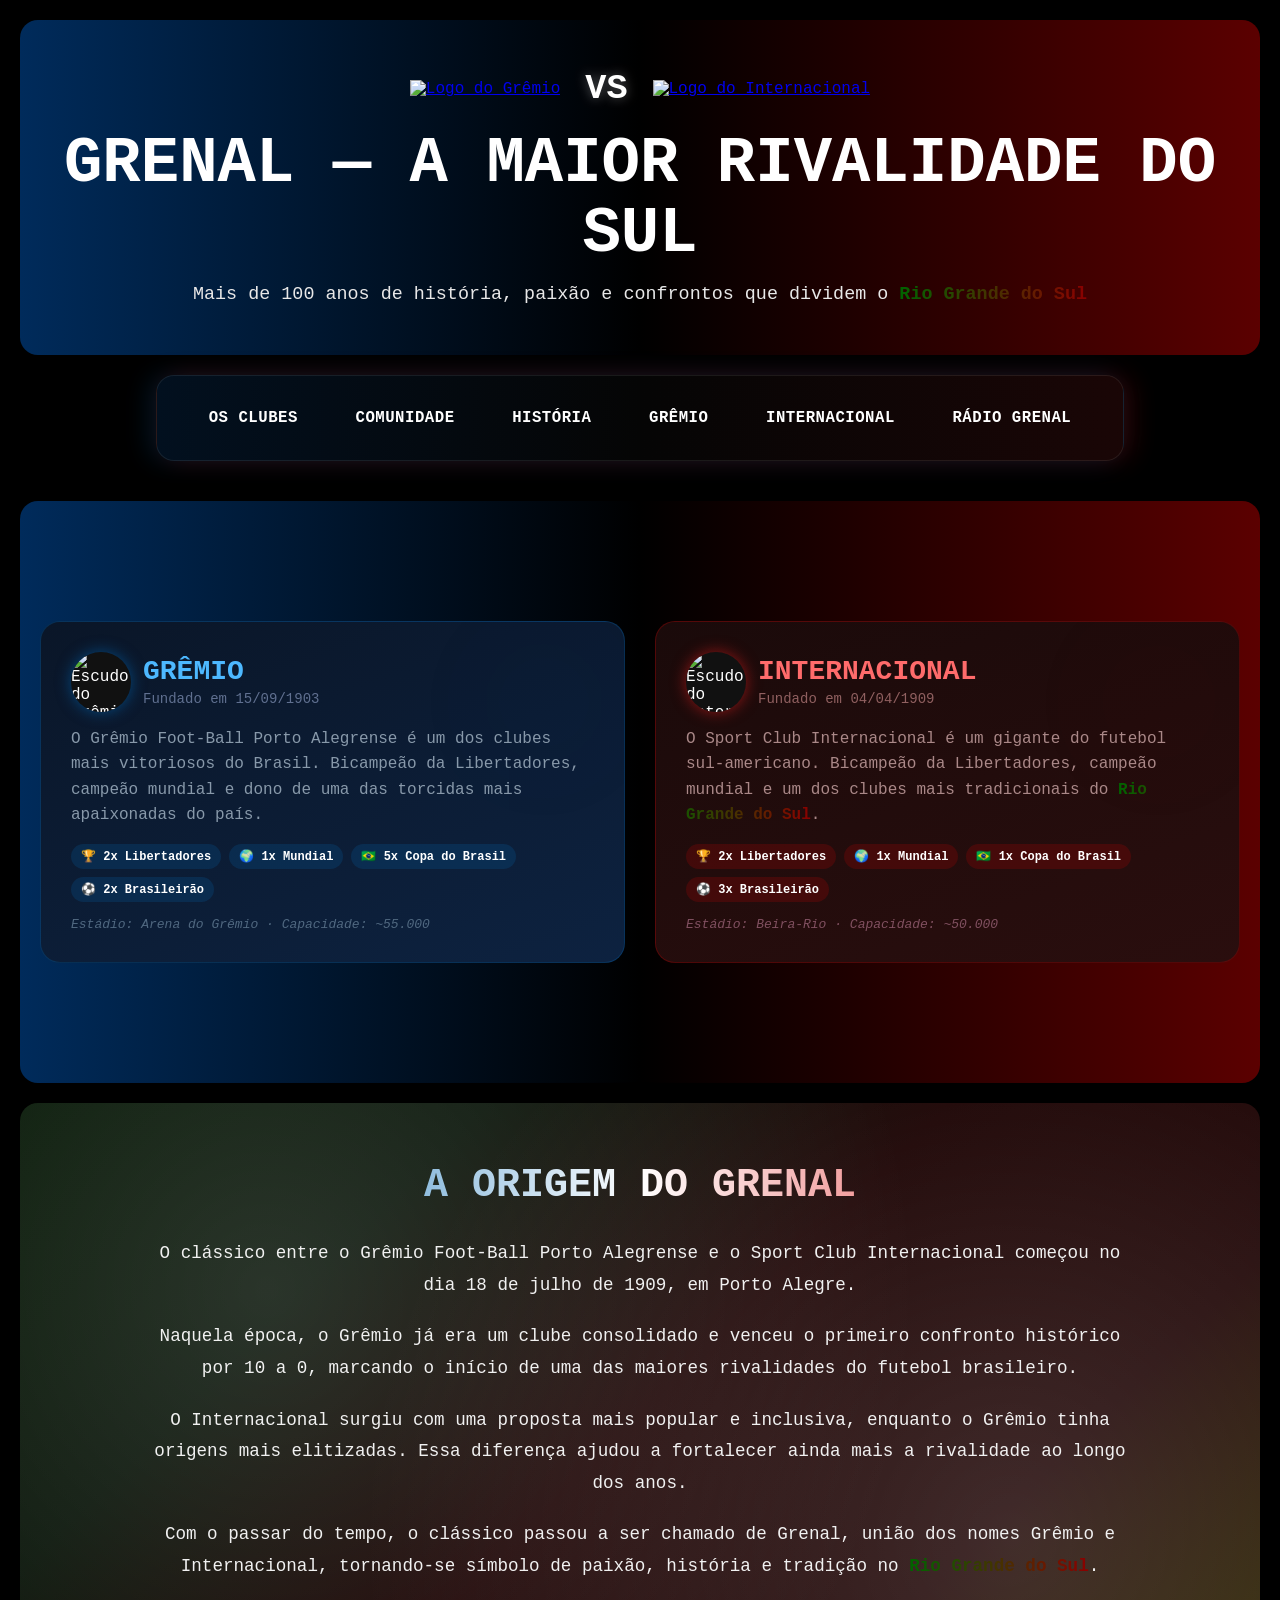
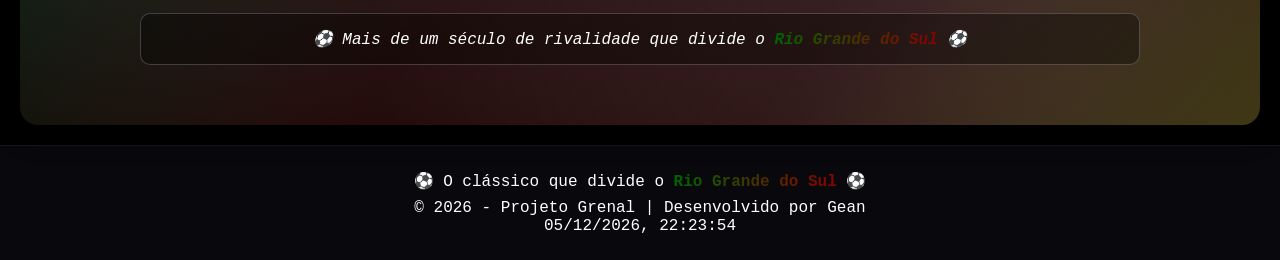
==== index.html @ 6d0fb6d5 "feature: 3.0" ====
<!DOCTYPE html>
<html lang="pt-br">

<head>
    <meta charset="UTF-8">
    <meta name="viewport" content="width=device-width, initial-scale=1.0">

    <meta name="description" content="Conheça a história do clássico Gre-Nal, a maior rivalidade do Rio Grande do Sul entre Internacional e Grêmio.">
    <meta name="keywords" content="grenal, internacional, gremio, futebol, rivalidade, RS">
    <meta name="author" content="Gean Silva">
    <meta name="theme-color" content="#000000">

    <title>GRENAL - A Rivalidade</title>

    <!-- Compartilhamento -->
    <meta property="og:title" content="GRENAL - A Rivalidade">
    <meta property="og:description" content="A maior rivalidade do futebol gaúcho.">
    <meta property="og:image" content="https://projeto-grenal.netlify.app/img/logo.png">
    <meta property="og:url" content="https://projeto-grenal.netlify.app/">
    <meta property="og:type" content="website">
    <meta property="og:locale" content="pt_BR">

    <!-- Ícone -->
    <link rel="icon" href="img/logo.png" type="image/png">

    <!-- CSS -->
    <link rel="preload" href="style.css" as="style">
    <link rel="stylesheet" href="style.css">
</head>

<body>

    <header>
        <div class="divLogo">
            <div>
                <a href="https://gremio.net" target="_blank" rel="noopener noreferrer">
                    <img class="logo" src="https://logodetimes.com/times/gremio/logo-gremio-1024.png" alt="Logo do Grêmio" width="150">
                </a>
            </div>

            <h1 class="vs">VS</h1>

            <div>
                <a href="https://internacional.com.br" target="_blank" rel="noopener noreferrer">
                    <img class="logo" src="https://logodetimes.com/times/internacional/logo-internacional-1024.png" alt="Logo do Internacional" width="150">
                </a>
            </div>
        </div>

        <h1>GRENAL — A MAIOR RIVALIDADE DO SUL</h1>

        <h3>
            Mais de 100 anos de história, paixão e confrontos que dividem o
            <span class="rs-cores">Rio Grande do Sul</span>
        </h3>
    </header>

    <nav class="menu">
        <a href="#secao-clubes" class="botao-menu">OS CLUBES</a>
        <a href="/comunidade/index.html" class="botao-menu">COMUNIDADE</a>
        <a href="#secao-historia" class="botao-menu">HISTÓRIA</a>
        <a href="/gremio/index.html"  rel="noopener noreferrer" class="botao-menu">GRÊMIO</a>
        <a href="/internacional/index.html"  rel="noopener noreferrer" class="botao-menu">INTERNACIONAL</a>
        <a href="https://www.radiogrenal.com.br"  rel="noopener noreferrer" class="botao-menu">RÁDIO GRENAL</a>
    </nav>

    <main>

        <section id="secao-clubes">
            <div class="container-clubes">

                <div class="card-clube card-gremio">
                    <div class="efeito-brilho azul"></div>

                    <div class="conteudo-card">
                        <div class="cabecalho-card">
                            <div class="logo-clube">
                                <img src="https://logodetimes.com/times/gremio/logo-gremio-1024.png" alt="Escudo do Grêmio">
                            </div>

                            <div>
                                <h2 class="titulo-clube azul-texto">GRÊMIO</h2>
                                <p class="fundacao azul-suave">Fundado em 15/09/1903</p>
                            </div>
                        </div>

                        <p class="descricao-clube azul-texto-claro">
                            O Grêmio Foot-Ball Porto Alegrense é um dos clubes mais vitoriosos do Brasil. Bicampeão da Libertadores, campeão mundial e dono de uma das torcidas mais apaixonadas do país.
                        </p>

                        <div class="lista-titulos">
                            <span class="badge-titulo azul">🏆 2x Libertadores</span>
                            <span class="badge-titulo azul">🌍 1x Mundial</span>
                            <span class="badge-titulo azul">🇧🇷 5x Copa do Brasil</span>
                            <span class="badge-titulo azul">⚽ 2x Brasileirão</span>
                        </div>

                        <p class="rodape-clube azul-rodape">
                            Estádio: Arena do Grêmio · Capacidade: ~55.000
                        </p>
                    </div>
                </div>

                <div class="card-clube card-inter">
                    <div class="efeito-brilho vermelho"></div>

                    <div class="conteudo-card">
                        <div class="cabecalho-card">
                            <div class="logo-clube">
                                <img src="https://logodetimes.com/times/internacional/logo-internacional-1024.png" alt="Escudo do Internacional">
                            </div>

                            <div>
                                <h2 class="titulo-clube vermelho-texto">INTERNACIONAL</h2>
                                <p class="fundacao vermelho-suave">Fundado em 04/04/1909</p>
                            </div>
                        </div>

                        <p class="descricao-clube vermelho-texto-claro">
                            O Sport Club Internacional é um gigante do futebol sul-americano. Bicampeão da Libertadores, campeão mundial e um dos clubes mais tradicionais do <span class="rs-cores">Rio Grande do Sul</span>.
                        </p>

                        <div class="lista-titulos">
                            <span class="badge-titulo vermelho">🏆 2x Libertadores</span>
                            <span class="badge-titulo vermelho">🌍 1x Mundial</span>
                            <span class="badge-titulo vermelho">🇧🇷 1x Copa do Brasil</span>
                            <span class="badge-titulo vermelho">⚽ 3x Brasileirão</span>
                        </div>

                        <p class="rodape-clube vermelho-rodape">
                            Estádio: Beira-Rio · Capacidade: ~50.000
                        </p>
                    </div>
                </div>

            </div>
        </section>

        <section id="secao-historia">
            <div class="overlay-historia"></div>

            <div class="container-historia">
                <h2 class="titulo-historia">A ORIGEM DO GRENAL</h2>

                <p class="texto-historia">
                    O clássico entre o Grêmio Foot-Ball Porto Alegrense e o Sport Club Internacional começou no dia 18 de julho de 1909, em Porto Alegre.
                </p>

                <p class="texto-historia">
                    Naquela época, o Grêmio já era um clube consolidado e venceu o primeiro confronto histórico por 10 a 0, marcando o início de uma das maiores rivalidades do futebol brasileiro.
                </p>

                <p class="texto-historia">
                    O Internacional surgiu com uma proposta mais popular e inclusiva, enquanto o Grêmio tinha origens mais elitizadas. Essa diferença ajudou a fortalecer ainda mais a rivalidade ao longo dos anos.
                </p>

                <p class="texto-historia">
                    Com o passar do tempo, o clássico passou a ser chamado de Grenal, união dos nomes Grêmio e Internacional, tornando-se símbolo de paixão, história e tradição no <span class="rs-cores">Rio Grande do Sul</span>.
                </p>

                <div class="destaque-historia">
                    ⚽ Mais de um século de rivalidade que divide o <span class="rs-cores">Rio Grande do Sul</span> ⚽
                </div>
            </div>
        </section>

    </main>

    <footer class="footer">
        <p class="frase-footer">
            ⚽ O clássico que divide o <span class="rs-cores">Rio Grande do Sul</span> ⚽
        </p>

        <p>© 2026 - Projeto Grenal | Desenvolvido por Gean</p>

        <p><span id="data-hora"></span></p>
    </footer>

    <script src="javascript.js"></script>
</body>

</html>
---- style.css ----
* {
    margin: 0;
    padding: 0;
    box-sizing: border-box;
}

html {
    scroll-behavior: smooth;
}

body {
    color: white;
    background-color: #000;
    font-family: 'Courier New', Courier, monospace;
    min-height: 100vh;
    display: flex;
    flex-direction: column;
}

/* HEADER */
header {
    border-radius: 18px;
    text-align: center;
    background: linear-gradient(to right, #002b5b 0%, #000000 50%, #5b0000 100%);
    color: white;
    padding: 50px 20px;
    margin: 20px;
    box-shadow: 0 10px 30px rgba(0, 0, 0, 0.35);
}

header h1 {
    font-size: 4em;
    line-height: 1.1;
}

header h3 {
    margin-top: 14px;
    font-size: 1.15em;
    font-weight: normal;
    color: #e8e8e8;
}

.vs {
    font-size: 2.2em;
    text-shadow: 0 0 12px rgba(255, 255, 255, 0.35);
    display: inline-block; /* importante para aplicar transform */
    transition: transform 0.3s ease;
}

.vs:hover {
    transform: translateY(-10px);
}

.divLogo {
    display: flex;
    flex-direction: row;
    justify-content: center;
    align-items: center;
    gap: 25px;
    flex-wrap: wrap;
    margin-bottom: 20px;
}

.logo {
    transition: transform 0.3s ease, filter 0.3s ease;
}

.logo:hover {
    transform: scale(1.08);
    filter: drop-shadow(0 0 12px rgba(255, 255, 255, 0.25));
}

/* TEXTO RS */
.rs-cores {
    background: linear-gradient(to right, #006400, #8b0000, #ffd700);
    background-clip: text;
    -webkit-background-clip: text;
    -webkit-text-fill-color: transparent;
    background-size: 200% auto;
    animation: moverRS 4s linear infinite;
    font-weight: bold;
}

/* MENU GRENAL */
.menu {
    position: sticky;
    top: 12px;
    z-index: 1000;
    max-width: calc(100% - 40px);
    margin: 0 auto 20px auto;
    padding: 18px 28px;
    background: linear-gradient(90deg, #02101f, #050505, #1a0606);
    border-radius: 18px;
    border: 1px solid rgba(255, 255, 255, 0.08);
    box-shadow:
        -8px 0 25px rgba(0, 104, 180, 0.18),
         8px 0 25px rgba(224, 30, 30, 0.18),
         0 8px 22px rgba(0, 0, 0, 0.35);
    text-align: center;
}

.botao-menu {
    position: relative;
    display: inline-block;
    padding: 10px 16px;
    margin: 5px 8px;
    text-decoration: none;
    color: #ffffff;
    border-radius: 8px;
    font-family: 'Courier New', Courier, monospace;
    font-size: 0.98rem;
    font-weight: bold;
    letter-spacing: 0.5px;
    transition: 0.3s ease;
}

.botao-menu::after {
    content: "";
    position: absolute;
    left: 0;
    bottom: -4px;
    width: 0;
    height: 3px;
    border-radius: 10px;
    background: linear-gradient(to right, #0068b4 0%, #ffffff 50%, #e01e1e 100%);
    transition: width 0.3s ease;
}

.botao-menu:hover {
    transform: translateY(-2px);
    text-shadow: 0 0 8px rgba(255, 255, 255, 0.45);
}

.botao-menu:hover::after {
    width: 100%;
}

/* MAIN */
main {
    flex: 1;
}

/* SEÇÃO CLUBES */
#secao-clubes {
    padding: 120px 20px;
    border-radius: 18px;
    margin: 20px;
    background: linear-gradient(to right, #002b5b 0%, #000000 50%, #5b0000 100%);
    box-shadow: 0 10px 30px rgba(0, 0, 0, 0.25);
}

.container-clubes {
    max-width: 1200px;
    margin: auto;
    display: grid;
    grid-template-columns: repeat(auto-fit, minmax(300px, 1fr));
    gap: 30px;
}

/* CARDS */
.card-clube {
    border-radius: 20px;
    padding: 30px;
    position: relative;
    overflow: hidden;
    transition: transform 0.3s ease, box-shadow 0.3s ease;
}

.card-clube:hover {
    transform: translateY(-8px);
}

.card-gremio {
    background: linear-gradient(160deg, #0a1628, #0d2240);
    border: 1px solid rgba(0, 104, 180, 0.3);
}

.card-gremio:hover {
    box-shadow: 0 0 25px rgba(0, 104, 180, 0.35);
}

.card-inter {
    background: linear-gradient(160deg, #1a0a0a, #2a0e0e);
    border: 1px solid rgba(200, 0, 0, 0.3);
}

.card-inter:hover {
    box-shadow: 0 0 25px rgba(200, 0, 0, 0.35);
}

.efeito-brilho {
    position: absolute;
    top: 0;
    right: 0;
    width: 160px;
    height: 160px;
    border-radius: 50%;
    opacity: 0.1;
    filter: blur(60px);
}

.azul {
    background: rgba(0, 104, 180, 0.2);
}

.vermelho {
    background: rgba(200, 0, 0, 0.2);
}

.conteudo-card {
    position: relative;
    z-index: 10;
}

.cabecalho-card {
    display: flex;
    align-items: center;
    gap: 12px;
    margin-bottom: 15px;
}

.logo-clube {
    width: 60px;
    height: 60px;
    border-radius: 50%;
    overflow: hidden;
    display: flex;
    align-items: center;
    justify-content: center;
    background: #111;
    box-shadow: 0 0 10px rgba(0, 0, 0, 0.6);
    transition: 0.3s;
    flex-shrink: 0;
}

.logo-clube img {
    width: 100%;
    height: 100%;
    object-fit: cover;
}

.logo-clube:hover {
    transform: scale(1.1);
}

.card-gremio .logo-clube {
    box-shadow: 0 0 15px rgba(0, 104, 180, 0.6);
}

.card-inter .logo-clube {
    box-shadow: 0 0 15px rgba(224, 30, 30, 0.6);
}

.titulo-clube {
    font-size: 28px;
}

.fundacao {
    font-size: 14px;
    margin-top: 4px;
}

.descricao-clube {
    margin-bottom: 15px;
    line-height: 1.6;
}

.lista-titulos {
    display: flex;
    flex-wrap: wrap;
    gap: 8px;
}

.badge-titulo {
    padding: 5px 10px;
    border-radius: 20px;
    font-size: 12px;
    font-weight: bold;
}

.rodape-clube {
    margin-top: 15px;
    font-size: 13px;
    font-style: italic;
}

.azul-texto {
    color: #4db8ff;
}

.vermelho-texto {
    color: #ff6b6b;
}

.azul-suave {
    color: #607090;
}

.vermelho-suave {
    color: #906060;
}

.azul-texto-claro {
    color: #8899aa;
}

.vermelho-texto-claro {
    color: #aa8888;
}

.azul-rodape {
    color: #506880;
}

.vermelho-rodape {
    color: #805060;
}

/* SEÇÃO HISTÓRIA */
#secao-historia {
    position: relative;
    padding: 60px 20px;
    text-align: center;
    overflow: hidden;
    border-radius: 18px;
    margin: 20px;
    box-shadow: 0 10px 30px rgba(0, 0, 0, 0.25);
}

#secao-historia::before {
    content: "";
    position: absolute;
    inset: 0;
    background: linear-gradient(
        135deg,
        #006400 0%,
        #1f5f1f 25%,
        #8b0000 50%,
        #b22222 75%,
        #ffd700 100%
    );
    opacity: 0.18;
    z-index: 1;
}

.overlay-historia {
    position: absolute;
    inset: 0;
    background:
        radial-gradient(circle at 20% 30%, rgba(255, 255, 255, 0.15), transparent 60%),
        radial-gradient(circle at 80% 70%, rgba(255, 255, 255, 0.15), transparent 60%);
    z-index: 2;
    animation: moverLuz 8s ease-in-out infinite alternate;
}

.container-historia {
    position: relative;
    z-index: 3;
    max-width: 1000px;
    margin: auto;
}

.titulo-historia {
    font-size: 2.5em;
    color: white;
    margin-bottom: 30px;
    background: linear-gradient(to right, #0068b4, #ffffff, #e01e1e);
    background-clip: text;
    -webkit-background-clip: text;
    -webkit-text-fill-color: transparent;
}

.texto-historia {
    font-size: 1.1em;
    line-height: 1.8;
    margin-bottom: 20px;
    color: #f1f1f1;
}

.destaque-historia {
    margin-top: 30px;
    padding: 15px;
    border: 1px solid rgba(255, 255, 255, 0.2);
    border-radius: 10px;
    background: rgba(0, 0, 0, 0.35);
    font-style: italic;
    color: #ffffff;
}

/* FOOTER */
.footer {
    margin-top: auto;
    text-align: center;
    padding: 25px 20px;
    background: #08080d;
    color: #ffffff;
    border-top: 1px solid rgba(255, 255, 255, 0.06);
}

.frase-footer {
    margin-bottom: 8px;
}

/* ANIMAÇÕES */
@keyframes moverLuz {
    0% {
        transform: translateX(0px) translateY(0px) scale(1);
    }

    100% {
        transform: translateX(20px) translateY(-10px) scale(1.05);
    }
}

@keyframes moverRS {
    0% {
        background-position: 0%;
    }

    100% {
        background-position: 200%;
    }
}

/* RESPONSIVO */
@media (max-width: 900px) {
    .menu {
        padding: 15px 16px;
    }

    .botao-menu {
        font-size: 0.9rem;
        margin: 4px 6px;
        padding: 10px 12px;
    }

    header h1 {
        font-size: 2.3em;
    }
}

@media (max-width: 768px) {
    header {
        padding: 40px 15px;
    }

    header h1 {
        font-size: 1.8em;
    }

    header h3 {
        font-size: 1em;
    }

    .card-clube {
        padding: 20px;
    }

    .titulo-clube {
        font-size: 22px;
    }

    .titulo-historia {
        font-size: 2em;
    }

    .texto-historia {
        font-size: 1em;
    }

    .logo {
        width: 120px;
        height: 120px;
    }

    .menu {
        top: 8px;
    }

    .logo-clube {
        width: 56px;
        height: 56px;
    }
}

@media (max-width: 560px) {
    .menu {
        padding: 12px;
    }

    .botao-menu {
        display: block;
        margin: 8px 0;
    }

    .divLogo {
        gap: 14px;
    }

    .vs {
        width: 100%;
    }

    .cabecalho-card {
        align-items: center;
    }

    .logo-clube {
        width: 52px;
        height: 52px;
    }
}
---- style.css ----
* {
    margin: 0;
    padding: 0;
    box-sizing: border-box;
}

html {
    scroll-behavior: smooth;
}

body {
    color: white;
    background-color: #000;
    font-family: 'Courier New', Courier, monospace;
    min-height: 100vh;
    display: flex;
    flex-direction: column;
}

/* HEADER */
header {
    border-radius: 18px;
    text-align: center;
    background: linear-gradient(to right, #002b5b 0%, #000000 50%, #5b0000 100%);
    color: white;
    padding: 50px 20px;
    margin: 20px;
    box-shadow: 0 10px 30px rgba(0, 0, 0, 0.35);
}

header h1 {
    font-size: 4em;
    line-height: 1.1;
}

header h3 {
    margin-top: 14px;
    font-size: 1.15em;
    font-weight: normal;
    color: #e8e8e8;
}

.vs {
    font-size: 2.2em;
    text-shadow: 0 0 12px rgba(255, 255, 255, 0.35);
    display: inline-block; /* importante para aplicar transform */
    transition: transform 0.3s ease;
}

.vs:hover {
    transform: translateY(-10px);
}

.divLogo {
    display: flex;
    flex-direction: row;
    justify-content: center;
    align-items: center;
    gap: 25px;
    flex-wrap: wrap;
    margin-bottom: 20px;
}

.logo {
    transition: transform 0.3s ease, filter 0.3s ease;
}

.logo:hover {
    transform: scale(1.08);
    filter: drop-shadow(0 0 12px rgba(255, 255, 255, 0.25));
}

/* TEXTO RS */
.rs-cores {
    background: linear-gradient(to right, #006400, #8b0000, #ffd700);
    background-clip: text;
    -webkit-background-clip: text;
    -webkit-text-fill-color: transparent;
    background-size: 200% auto;
    animation: moverRS 4s linear infinite;
    font-weight: bold;
}

/* MENU GRENAL */
.menu {
    position: sticky;
    top: 12px;
    z-index: 1000;
    max-width: calc(100% - 40px);
    margin: 0 auto 20px auto;
    padding: 18px 28px;
    background: linear-gradient(90deg, #02101f, #050505, #1a0606);
    border-radius: 18px;
    border: 1px solid rgba(255, 255, 255, 0.08);
    box-shadow:
        -8px 0 25px rgba(0, 104, 180, 0.18),
         8px 0 25px rgba(224, 30, 30, 0.18),
         0 8px 22px rgba(0, 0, 0, 0.35);
    text-align: center;
}

.botao-menu {
    position: relative;
    display: inline-block;
    padding: 10px 16px;
    margin: 5px 8px;
    text-decoration: none;
    color: #ffffff;
    border-radius: 8px;
    font-family: 'Courier New', Courier, monospace;
    font-size: 0.98rem;
    font-weight: bold;
    letter-spacing: 0.5px;
    transition: 0.3s ease;
}

.botao-menu::after {
    content: "";
    position: absolute;
    left: 0;
    bottom: -4px;
    width: 0;
    height: 3px;
    border-radius: 10px;
    background: linear-gradient(to right, #0068b4 0%, #ffffff 50%, #e01e1e 100%);
    transition: width 0.3s ease;
}

.botao-menu:hover {
    transform: translateY(-2px);
    text-shadow: 0 0 8px rgba(255, 255, 255, 0.45);
}

.botao-menu:hover::after {
    width: 100%;
}

/* MAIN */
main {
    flex: 1;
}

/* SEÇÃO CLUBES */
#secao-clubes {
    padding: 120px 20px;
    border-radius: 18px;
    margin: 20px;
    background: linear-gradient(to right, #002b5b 0%, #000000 50%, #5b0000 100%);
    box-shadow: 0 10px 30px rgba(0, 0, 0, 0.25);
}

.container-clubes {
    max-width: 1200px;
    margin: auto;
    display: grid;
    grid-template-columns: repeat(auto-fit, minmax(300px, 1fr));
    gap: 30px;
}

/* CARDS */
.card-clube {
    border-radius: 20px;
    padding: 30px;
    position: relative;
    overflow: hidden;
    transition: transform 0.3s ease, box-shadow 0.3s ease;
}

.card-clube:hover {
    transform: translateY(-8px);
}

.card-gremio {
    background: linear-gradient(160deg, #0a1628, #0d2240);
    border: 1px solid rgba(0, 104, 180, 0.3);
}

.card-gremio:hover {
    box-shadow: 0 0 25px rgba(0, 104, 180, 0.35);
}

.card-inter {
    background: linear-gradient(160deg, #1a0a0a, #2a0e0e);
    border: 1px solid rgba(200, 0, 0, 0.3);
}

.card-inter:hover {
    box-shadow: 0 0 25px rgba(200, 0, 0, 0.35);
}

.efeito-brilho {
    position: absolute;
    top: 0;
    right: 0;
    width: 160px;
    height: 160px;
    border-radius: 50%;
    opacity: 0.1;
    filter: blur(60px);
}

.azul {
    background: rgba(0, 104, 180, 0.2);
}

.vermelho {
    background: rgba(200, 0, 0, 0.2);
}

.conteudo-card {
    position: relative;
    z-index: 10;
}

.cabecalho-card {
    display: flex;
    align-items: center;
    gap: 12px;
    margin-bottom: 15px;
}

.logo-clube {
    width: 60px;
    height: 60px;
    border-radius: 50%;
    overflow: hidden;
    display: flex;
    align-items: center;
    justify-content: center;
    background: #111;
    box-shadow: 0 0 10px rgba(0, 0, 0, 0.6);
    transition: 0.3s;
    flex-shrink: 0;
}

.logo-clube img {
    width: 100%;
    height: 100%;
    object-fit: cover;
}

.logo-clube:hover {
    transform: scale(1.1);
}

.card-gremio .logo-clube {
    box-shadow: 0 0 15px rgba(0, 104, 180, 0.6);
}

.card-inter .logo-clube {
    box-shadow: 0 0 15px rgba(224, 30, 30, 0.6);
}

.titulo-clube {
    font-size: 28px;
}

.fundacao {
    font-size: 14px;
    margin-top: 4px;
}

.descricao-clube {
    margin-bottom: 15px;
    line-height: 1.6;
}

.lista-titulos {
    display: flex;
    flex-wrap: wrap;
    gap: 8px;
}

.badge-titulo {
    padding: 5px 10px;
    border-radius: 20px;
    font-size: 12px;
    font-weight: bold;
}

.rodape-clube {
    margin-top: 15px;
    font-size: 13px;
    font-style: italic;
}

.azul-texto {
    color: #4db8ff;
}

.vermelho-texto {
    color: #ff6b6b;
}

.azul-suave {
    color: #607090;
}

.vermelho-suave {
    color: #906060;
}

.azul-texto-claro {
    color: #8899aa;
}

.vermelho-texto-claro {
    color: #aa8888;
}

.azul-rodape {
    color: #506880;
}

.vermelho-rodape {
    color: #805060;
}

/* SEÇÃO HISTÓRIA */
#secao-historia {
    position: relative;
    padding: 60px 20px;
    text-align: center;
    overflow: hidden;
    border-radius: 18px;
    margin: 20px;
    box-shadow: 0 10px 30px rgba(0, 0, 0, 0.25);
}

#secao-historia::before {
    content: "";
    position: absolute;
    inset: 0;
    background: linear-gradient(
        135deg,
        #006400 0%,
        #1f5f1f 25%,
        #8b0000 50%,
        #b22222 75%,
        #ffd700 100%
    );
    opacity: 0.18;
    z-index: 1;
}

.overlay-historia {
    position: absolute;
    inset: 0;
    background:
        radial-gradient(circle at 20% 30%, rgba(255, 255, 255, 0.15), transparent 60%),
        radial-gradient(circle at 80% 70%, rgba(255, 255, 255, 0.15), transparent 60%);
    z-index: 2;
    animation: moverLuz 8s ease-in-out infinite alternate;
}

.container-historia {
    position: relative;
    z-index: 3;
    max-width: 1000px;
    margin: auto;
}

.titulo-historia {
    font-size: 2.5em;
    color: white;
    margin-bottom: 30px;
    background: linear-gradient(to right, #0068b4, #ffffff, #e01e1e);
    background-clip: text;
    -webkit-background-clip: text;
    -webkit-text-fill-color: transparent;
}

.texto-historia {
    font-size: 1.1em;
    line-height: 1.8;
    margin-bottom: 20px;
    color: #f1f1f1;
}

.destaque-historia {
    margin-top: 30px;
    padding: 15px;
    border: 1px solid rgba(255, 255, 255, 0.2);
    border-radius: 10px;
    background: rgba(0, 0, 0, 0.35);
    font-style: italic;
    color: #ffffff;
}

/* FOOTER */
.footer {
    margin-top: auto;
    text-align: center;
    padding: 25px 20px;
    background: #08080d;
    color: #ffffff;
    border-top: 1px solid rgba(255, 255, 255, 0.06);
}

.frase-footer {
    margin-bottom: 8px;
}

/* ANIMAÇÕES */
@keyframes moverLuz {
    0% {
        transform: translateX(0px) translateY(0px) scale(1);
    }

    100% {
        transform: translateX(20px) translateY(-10px) scale(1.05);
    }
}

@keyframes moverRS {
    0% {
        background-position: 0%;
    }

    100% {
        background-position: 200%;
    }
}

/* RESPONSIVO */
@media (max-width: 900px) {
    .menu {
        padding: 15px 16px;
    }

    .botao-menu {
        font-size: 0.9rem;
        margin: 4px 6px;
        padding: 10px 12px;
    }

    header h1 {
        font-size: 2.3em;
    }
}

@media (max-width: 768px) {
    header {
        padding: 40px 15px;
    }

    header h1 {
        font-size: 1.8em;
    }

    header h3 {
        font-size: 1em;
    }

    .card-clube {
        padding: 20px;
    }

    .titulo-clube {
        font-size: 22px;
    }

    .titulo-historia {
        font-size: 2em;
    }

    .texto-historia {
        font-size: 1em;
    }

    .logo {
        width: 120px;
        height: 120px;
    }

    .menu {
        top: 8px;
    }

    .logo-clube {
        width: 56px;
        height: 56px;
    }
}

@media (max-width: 560px) {
    .menu {
        padding: 12px;
    }

    .botao-menu {
        display: block;
        margin: 8px 0;
    }

    .divLogo {
        gap: 14px;
    }

    .vs {
        width: 100%;
    }

    .cabecalho-card {
        align-items: center;
    }

    .logo-clube {
        width: 52px;
        height: 52px;
    }
}
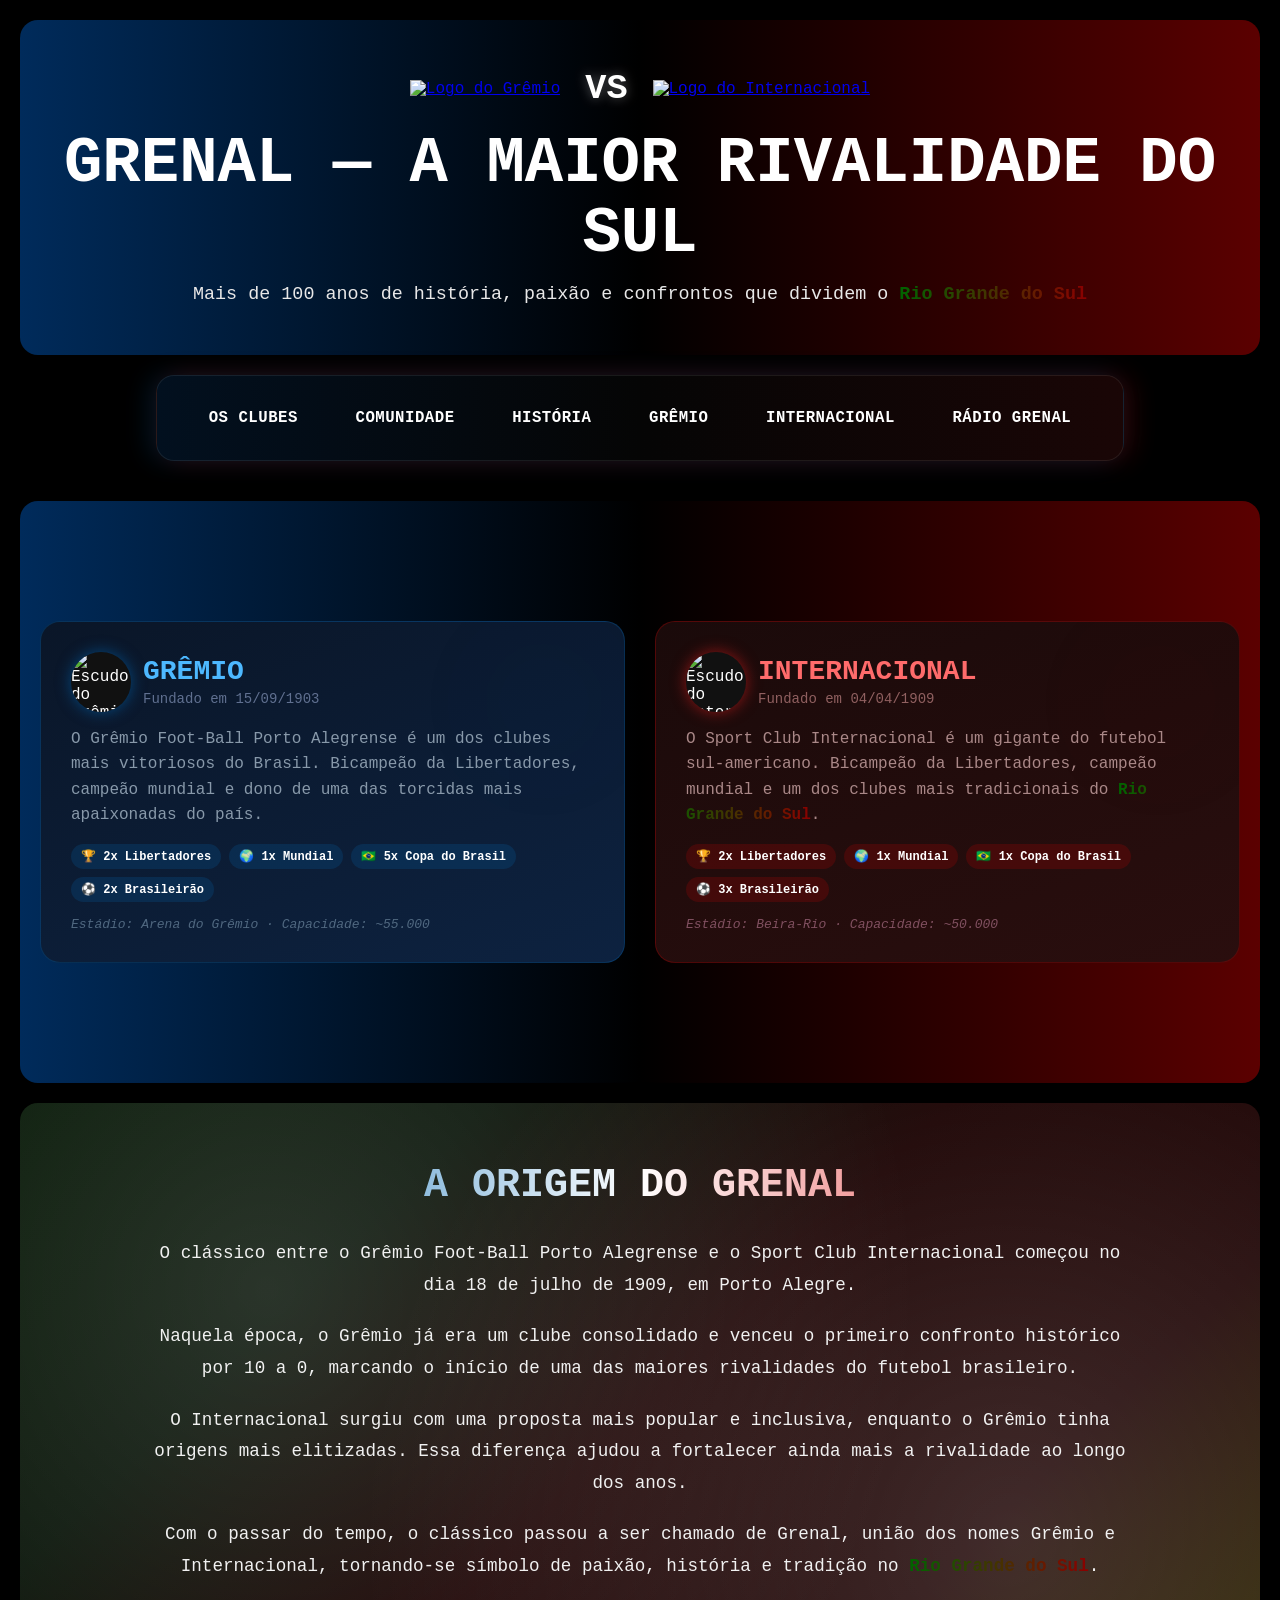
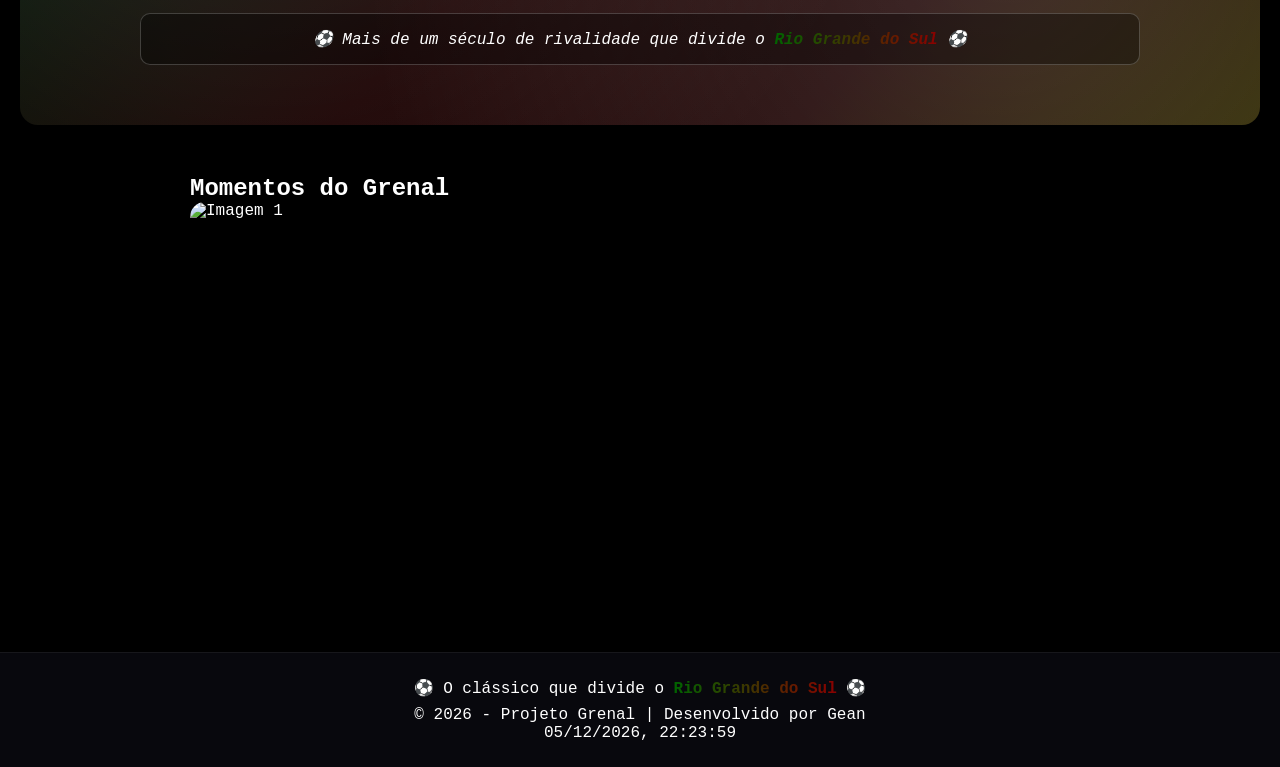
==== commit 13488621: "feature: 3.11" ====
--- a/index.html
+++ b/index.html
@@ -164,6 +164,21 @@
             </div>
         </section>
 
+        <section class="carrossel">
+    <h2 class="titulo-partidas">Momentos do Grenal</h2>
+
+    <div class="carrossel-container">
+
+        <div class="carrossel-track">
+        <img src="https://upload.wikimedia.org/wikipedia/commons/b/bb/IBPA_14868_-_Est%C3%A1dio_Arena_do_Gr%C3%AAmio_-_2018-08-10_-_Luciano_Lanes-PMPA_%28cropped%29.jpg" class="slide" alt="Imagem 1">
+        <img src="https://lncimg.lance.com.br/uploads/2025/05/arena_gremio-aspect-ratio-512-320.jpeg" class="slide" alt="Imagem 2">
+        <img src="https://www.tvpampa.com.br/wp-content/uploads/2026/01/jgrenasl.jpg" class="slide" alt="Imagem 3">
+        <img src="https://www.rbsdirect.com.br/imagesrc/25210335.jpg?format=webp&w=1200" class="slide" alt="Imagem 4">
+        </div>
+
+    </div>
+</section>
+
     </main>
 
     <footer class="footer">
--- a/style.css
+++ b/style.css
@@ -387,6 +387,27 @@
     color: #ffffff;
 }
 
+.carrossel {
+    margin: 50px auto;
+    max-width: 900px;
+}
+
+.carrossel-container {
+    overflow: hidden;
+    border-radius: 15px;
+}
+
+.carrossel-track {
+    display: flex;
+    transition: transform 0.6s ease;
+}
+
+.slide {
+    min-width: 100%;
+    height: 400px;
+    object-fit: cover;
+}
+
 /* FOOTER */
 .footer {
     margin-top: auto;
@@ -509,4 +530,5 @@
         width: 52px;
         height: 52px;
     }
-}+}
+
--- a/style.css
+++ b/style.css
@@ -387,6 +387,27 @@
     color: #ffffff;
 }
 
+.carrossel {
+    margin: 50px auto;
+    max-width: 900px;
+}
+
+.carrossel-container {
+    overflow: hidden;
+    border-radius: 15px;
+}
+
+.carrossel-track {
+    display: flex;
+    transition: transform 0.6s ease;
+}
+
+.slide {
+    min-width: 100%;
+    height: 400px;
+    object-fit: cover;
+}
+
 /* FOOTER */
 .footer {
     margin-top: auto;
@@ -509,4 +530,5 @@
         width: 52px;
         height: 52px;
     }
-}+}
+
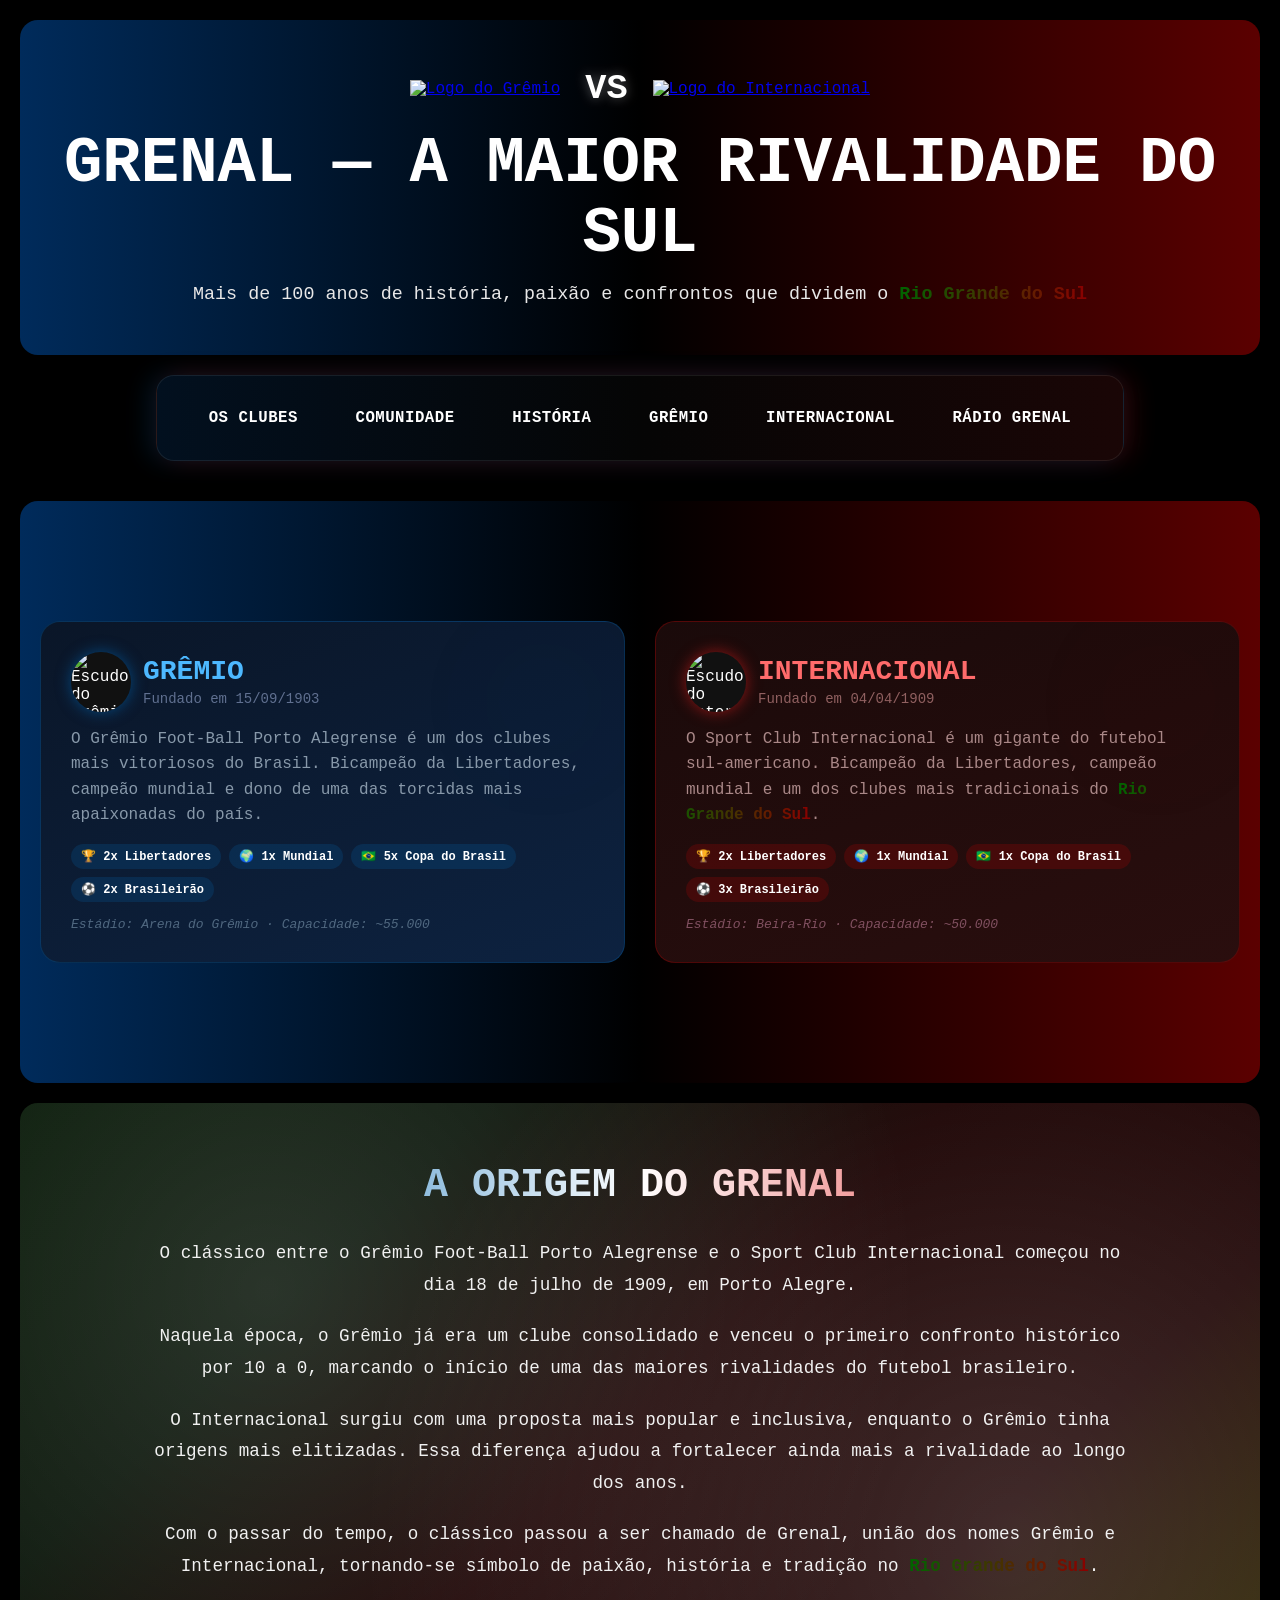
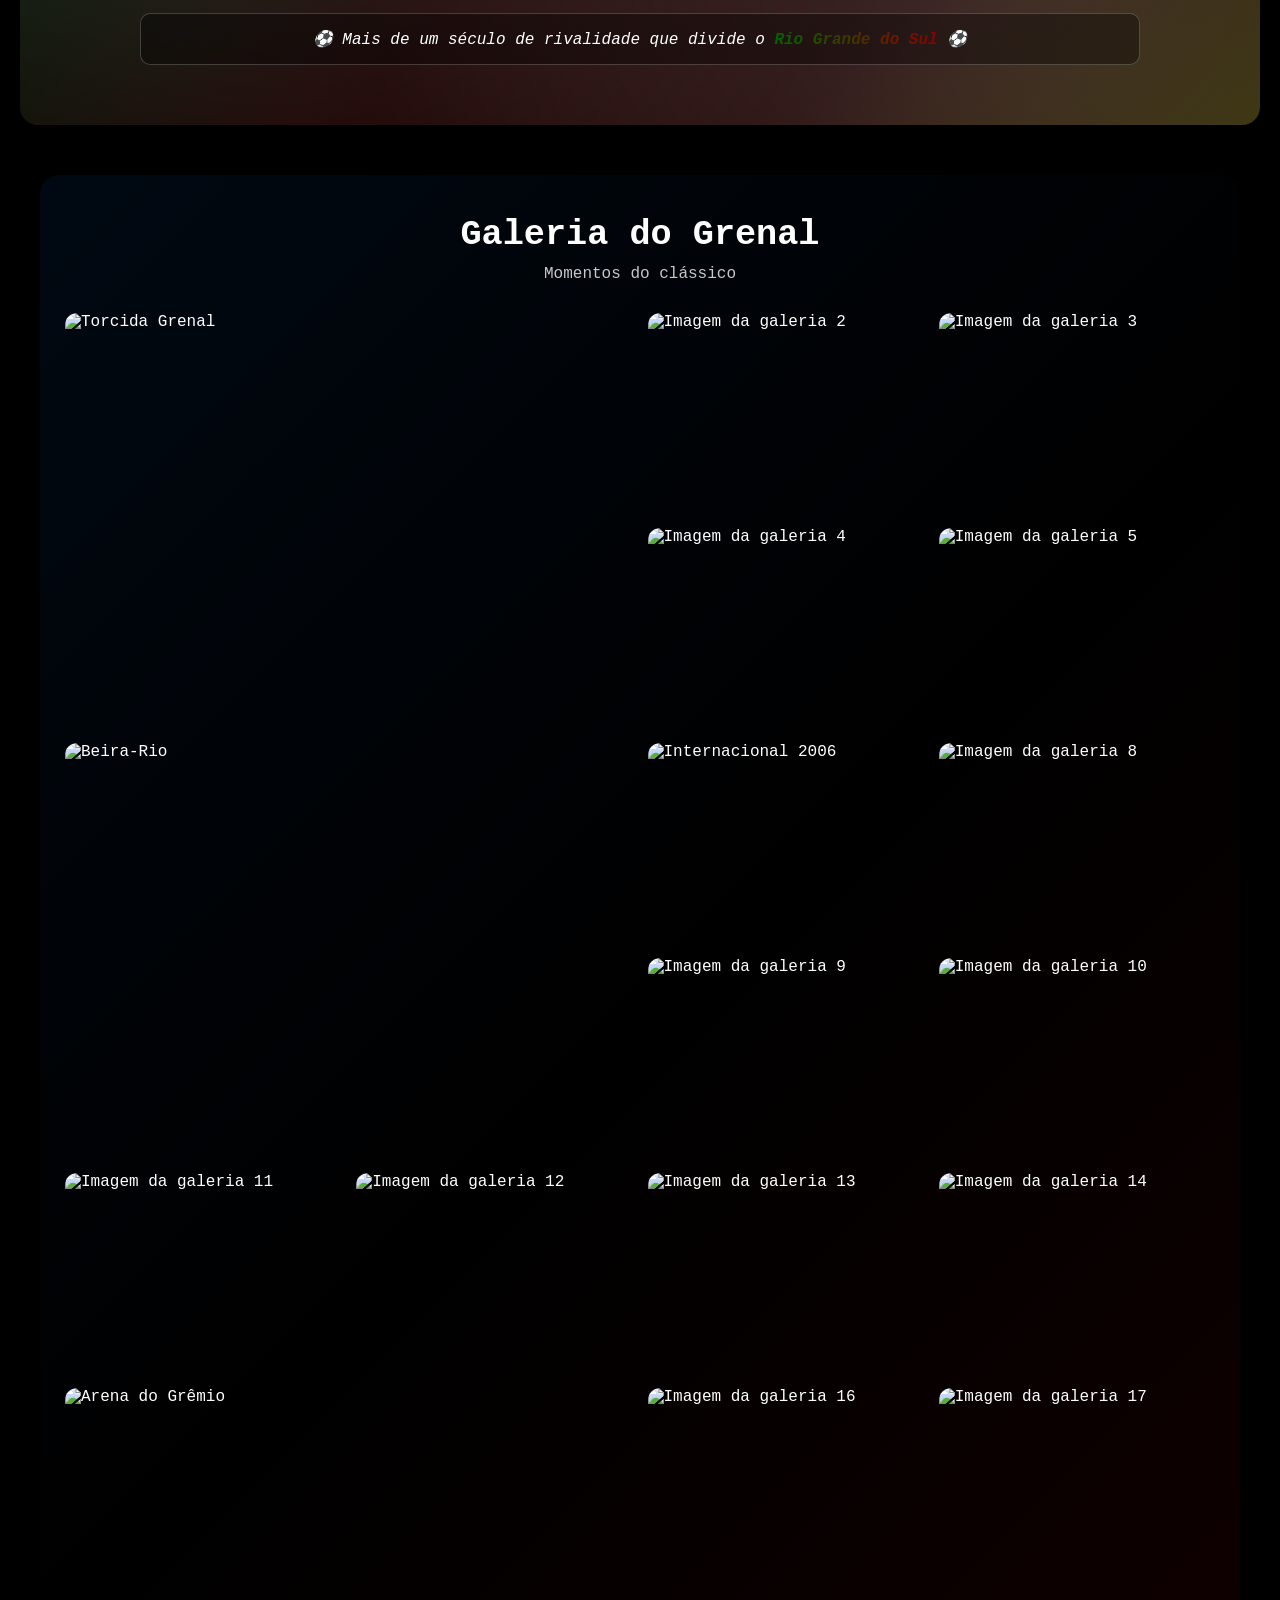
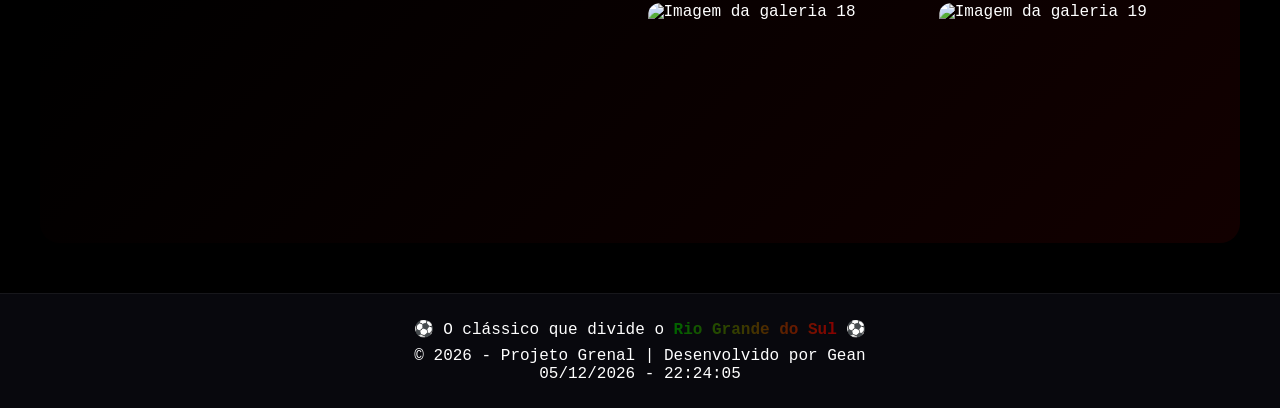
==== commit 2348f720: "feature: 4" ====
--- a/index.html
+++ b/index.html
@@ -59,9 +59,9 @@
         <a href="#secao-clubes" class="botao-menu">OS CLUBES</a>
         <a href="/comunidade/index.html" class="botao-menu">COMUNIDADE</a>
         <a href="#secao-historia" class="botao-menu">HISTÓRIA</a>
-        <a href="/gremio/index.html"  rel="noopener noreferrer" class="botao-menu">GRÊMIO</a>
-        <a href="/internacional/index.html"  rel="noopener noreferrer" class="botao-menu">INTERNACIONAL</a>
-        <a href="https://www.radiogrenal.com.br"  rel="noopener noreferrer" class="botao-menu">RÁDIO GRENAL</a>
+        <a href="/gremio/index.html" rel="noopener noreferrer" class="botao-menu">GRÊMIO</a>
+        <a href="/internacional/index.html" rel="noopener noreferrer" class="botao-menu">INTERNACIONAL</a>
+        <a href="https://www.radiogrenal.com.br" rel="noopener noreferrer" class="botao-menu">RÁDIO GRENAL</a>
     </nav>
 
     <main>
@@ -164,20 +164,90 @@
             </div>
         </section>
 
-        <section class="carrossel">
-    <h2 class="titulo-partidas">Momentos do Grenal</h2>
-
-    <div class="carrossel-container">
-
-        <div class="carrossel-track">
-        <img src="https://upload.wikimedia.org/wikipedia/commons/b/bb/IBPA_14868_-_Est%C3%A1dio_Arena_do_Gr%C3%AAmio_-_2018-08-10_-_Luciano_Lanes-PMPA_%28cropped%29.jpg" class="slide" alt="Imagem 1">
-        <img src="https://lncimg.lance.com.br/uploads/2025/05/arena_gremio-aspect-ratio-512-320.jpeg" class="slide" alt="Imagem 2">
-        <img src="https://www.tvpampa.com.br/wp-content/uploads/2026/01/jgrenasl.jpg" class="slide" alt="Imagem 3">
-        <img src="https://www.rbsdirect.com.br/imagesrc/25210335.jpg?format=webp&w=1200" class="slide" alt="Imagem 4">
-        </div>
-
-    </div>
-</section>
+        <section class="galeria-grenal">
+            <h2 class="titulo-galeria">Galeria do Grenal</h2>
+            <p class="subtitulo-galeria">Momentos do clássico</p>
+
+            <div class="grid-galeria">
+
+                <div class="foto destaque">
+                    <img src="https://destinopoa.com.br/wp-content/uploads/2023/10/Tim.jpg" alt="Torcida Grenal">
+                </div>
+
+                <div class="foto">
+                    <img src="https://picsum.photos/400/300?random=2" alt="Imagem da galeria 2">
+                </div>
+
+                <div class="foto">
+                    <img src="https://picsum.photos/400/300?random=3" alt="Imagem da galeria 3">
+                </div>
+
+                <div class="foto">
+                    <img src="https://picsum.photos/400/300?random=4" alt="Imagem da galeria 4">
+                </div>
+
+                <div class="foto">
+                    <img src="https://picsum.photos/400/300?random=5" alt="Imagem da galeria 5">
+                </div>
+
+                <div class="foto destaque">
+                    <img src="https://p2.trrsf.com/image/fget/cf/1200/900/middle/images.terra.com/2023/10/03/1704122729-beira-1.jpeg" alt="Beira-Rio">
+                </div>
+
+                <div class="foto">
+                    <img src="https://blogger.googleusercontent.com/img/b/R29vZ2xl/AVvXsEi4dyNKEERHc9sPkNSn39yW3O_MVqqWLyWy8WNu4JIGv00dQ9RsnK_RXm9uaWFUUQzMwP2P9fS4m59-86kPEUQpzh5sfaZzoK5zPIaJa-IRK8uzmxNoUFtIVhZYXk8yPbS67AM6AupSQde6J6ftbRsNu1FKNaTsF8NzcdonSblK_WpZ2ET_D-eiCL9ES84t/w640-h472/2006.jpg" alt="Internacional 2006">
+                </div>
+
+                <div class="foto">
+                    <img src="https://picsum.photos/400/300?random=8" alt="Imagem da galeria 8">
+                </div>
+
+                <div class="foto">
+                    <img src="https://picsum.photos/400/300?random=9" alt="Imagem da galeria 9">
+                </div>
+
+                <div class="foto">
+                    <img src="https://picsum.photos/400/300?random=10" alt="Imagem da galeria 10">
+                </div>
+
+                <div class="foto">
+                    <img src="https://picsum.photos/400/300?random=11" alt="Imagem da galeria 11">
+                </div>
+
+                <div class="foto">
+                    <img src="https://picsum.photos/400/300?random=12" alt="Imagem da galeria 12">
+                </div>
+
+                <div class="foto">
+                    <img src="https://picsum.photos/400/300?random=13" alt="Imagem da galeria 13">
+                </div>
+
+                <div class="foto">
+                    <img src="https://picsum.photos/400/300?random=14" alt="Imagem da galeria 14">
+                </div>
+
+                <div class="foto destaque">
+                    <img src="https://c4.wallpaperflare.com/wallpaper/129/840/1007/arena-gremio-porto-alegre-wallpaper-preview.jpg" alt="Arena do Grêmio">
+                </div>
+
+                <div class="foto">
+                    <img src="https://gremio1903.wordpress.com/files/2008/02/campeao-do-mundo-1983.jpg" alt="Imagem da galeria 16">
+                </div>
+
+                <div class="foto">
+                    <img src="https://picsum.photos/400/300?random=17" alt="Imagem da galeria 17">
+                </div>
+
+                <div class="foto">
+                    <img src="https://picsum.photos/400/300?random=18" alt="Imagem da galeria 18">
+                </div>
+
+                <div class="foto">
+                    <img src="https://picsum.photos/400/300?random=19" alt="Imagem da galeria 19">
+                </div>
+
+            </div>
+        </section>
 
     </main>
 
@@ -191,6 +261,12 @@
         <p><span id="data-hora"></span></p>
     </footer>
 
+    <!-- LIGHTBOX -->
+    <div id="lightbox" class="lightbox">
+        <span class="fechar">&times;</span>
+        <img id="img-grande" class="lightbox-img" alt="Imagem ampliada da galeria">
+    </div>
+
     <script src="javascript.js"></script>
 </body>
 
--- a/style.css
+++ b/style.css
@@ -43,7 +43,7 @@
 .vs {
     font-size: 2.2em;
     text-shadow: 0 0 12px rgba(255, 255, 255, 0.35);
-    display: inline-block; /* importante para aplicar transform */
+    display: inline-block;
     transition: transform 0.3s ease;
 }
 
@@ -387,25 +387,87 @@
     color: #ffffff;
 }
 
-.carrossel {
+/* GALERIA */
+.galeria-grenal {
+    width: min(1200px, calc(100% - 40px));
     margin: 50px auto;
-    max-width: 900px;
-}
-
-.carrossel-container {
+    padding: 40px 25px;
+    border-radius: 20px;
+    background: linear-gradient(135deg, rgba(0,43,91,0.2), rgba(0,0,0,0.5), rgba(91,0,0,0.2));
+}
+
+.titulo-galeria {
+    font-size: 2.2rem;
+    margin-bottom: 10px;
+    color: #ffffff;
+    text-align: center;
+}
+
+.subtitulo-galeria {
+    margin-bottom: 30px;
+    color: rgba(255, 255, 255, 0.78);
+    text-align: center;
+}
+
+.grid-galeria {
+    display: grid;
+    grid-template-columns: repeat(4, 1fr);
+    gap: 15px;
+}
+
+.foto {
     overflow: hidden;
-    border-radius: 15px;
-}
-
-.carrossel-track {
-    display: flex;
-    transition: transform 0.6s ease;
-}
-
-.slide {
-    min-width: 100%;
-    height: 400px;
+    border-radius: 12px;
+    height: 200px;
+    cursor: pointer;
+}
+
+.foto img {
+    width: 100%;
+    height: 100%;
     object-fit: cover;
+    transition: 0.4s;
+    display: block;
+}
+
+.foto:hover img {
+    transform: scale(1.1);
+}
+
+.destaque {
+    grid-column: span 2;
+    grid-row: span 2;
+    height: 415px;
+}
+
+/* LIGHTBOX */
+.lightbox {
+    display: none;
+    position: fixed;
+    inset: 0;
+    background: rgba(0, 0, 0, 0.92);
+    z-index: 9999;
+    justify-content: center;
+    align-items: center;
+    padding: 20px;
+}
+
+.lightbox-img {
+    max-width: 90%;
+    max-height: 90%;
+    border-radius: 12px;
+    box-shadow: 0 0 30px rgba(255,255,255,0.2);
+    animation: zoomIn 0.3s ease;
+}
+
+.fechar {
+    position: absolute;
+    top: 20px;
+    right: 30px;
+    font-size: 40px;
+    color: white;
+    cursor: pointer;
+    line-height: 1;
 }
 
 /* FOOTER */
@@ -443,6 +505,18 @@
     }
 }
 
+@keyframes zoomIn {
+    from {
+        transform: scale(0.8);
+        opacity: 0;
+    }
+
+    to {
+        transform: scale(1);
+        opacity: 1;
+    }
+}
+
 /* RESPONSIVO */
 @media (max-width: 900px) {
     .menu {
@@ -502,6 +576,16 @@
         width: 56px;
         height: 56px;
     }
+
+    .grid-galeria {
+        grid-template-columns: repeat(2, 1fr);
+    }
+
+    .destaque {
+        grid-column: span 2;
+        grid-row: span 1;
+        height: 250px;
+    }
 }
 
 @media (max-width: 560px) {
@@ -530,5 +614,21 @@
         width: 52px;
         height: 52px;
     }
-}
-
+
+    .grid-galeria {
+        grid-template-columns: 1fr;
+    }
+
+    .foto,
+    .destaque {
+        height: 220px;
+        grid-column: span 1;
+        grid-row: span 1;
+    }
+
+    .fechar {
+        top: 14px;
+        right: 20px;
+        font-size: 34px;
+    }
+}
--- a/style.css
+++ b/style.css
@@ -43,7 +43,7 @@
 .vs {
     font-size: 2.2em;
     text-shadow: 0 0 12px rgba(255, 255, 255, 0.35);
-    display: inline-block; /* importante para aplicar transform */
+    display: inline-block;
     transition: transform 0.3s ease;
 }
 
@@ -387,25 +387,87 @@
     color: #ffffff;
 }
 
-.carrossel {
+/* GALERIA */
+.galeria-grenal {
+    width: min(1200px, calc(100% - 40px));
     margin: 50px auto;
-    max-width: 900px;
-}
-
-.carrossel-container {
+    padding: 40px 25px;
+    border-radius: 20px;
+    background: linear-gradient(135deg, rgba(0,43,91,0.2), rgba(0,0,0,0.5), rgba(91,0,0,0.2));
+}
+
+.titulo-galeria {
+    font-size: 2.2rem;
+    margin-bottom: 10px;
+    color: #ffffff;
+    text-align: center;
+}
+
+.subtitulo-galeria {
+    margin-bottom: 30px;
+    color: rgba(255, 255, 255, 0.78);
+    text-align: center;
+}
+
+.grid-galeria {
+    display: grid;
+    grid-template-columns: repeat(4, 1fr);
+    gap: 15px;
+}
+
+.foto {
     overflow: hidden;
-    border-radius: 15px;
-}
-
-.carrossel-track {
-    display: flex;
-    transition: transform 0.6s ease;
-}
-
-.slide {
-    min-width: 100%;
-    height: 400px;
+    border-radius: 12px;
+    height: 200px;
+    cursor: pointer;
+}
+
+.foto img {
+    width: 100%;
+    height: 100%;
     object-fit: cover;
+    transition: 0.4s;
+    display: block;
+}
+
+.foto:hover img {
+    transform: scale(1.1);
+}
+
+.destaque {
+    grid-column: span 2;
+    grid-row: span 2;
+    height: 415px;
+}
+
+/* LIGHTBOX */
+.lightbox {
+    display: none;
+    position: fixed;
+    inset: 0;
+    background: rgba(0, 0, 0, 0.92);
+    z-index: 9999;
+    justify-content: center;
+    align-items: center;
+    padding: 20px;
+}
+
+.lightbox-img {
+    max-width: 90%;
+    max-height: 90%;
+    border-radius: 12px;
+    box-shadow: 0 0 30px rgba(255,255,255,0.2);
+    animation: zoomIn 0.3s ease;
+}
+
+.fechar {
+    position: absolute;
+    top: 20px;
+    right: 30px;
+    font-size: 40px;
+    color: white;
+    cursor: pointer;
+    line-height: 1;
 }
 
 /* FOOTER */
@@ -443,6 +505,18 @@
     }
 }
 
+@keyframes zoomIn {
+    from {
+        transform: scale(0.8);
+        opacity: 0;
+    }
+
+    to {
+        transform: scale(1);
+        opacity: 1;
+    }
+}
+
 /* RESPONSIVO */
 @media (max-width: 900px) {
     .menu {
@@ -502,6 +576,16 @@
         width: 56px;
         height: 56px;
     }
+
+    .grid-galeria {
+        grid-template-columns: repeat(2, 1fr);
+    }
+
+    .destaque {
+        grid-column: span 2;
+        grid-row: span 1;
+        height: 250px;
+    }
 }
 
 @media (max-width: 560px) {
@@ -530,5 +614,21 @@
         width: 52px;
         height: 52px;
     }
-}
-
+
+    .grid-galeria {
+        grid-template-columns: 1fr;
+    }
+
+    .foto,
+    .destaque {
+        height: 220px;
+        grid-column: span 1;
+        grid-row: span 1;
+    }
+
+    .fechar {
+        top: 14px;
+        right: 20px;
+        font-size: 34px;
+    }
+}
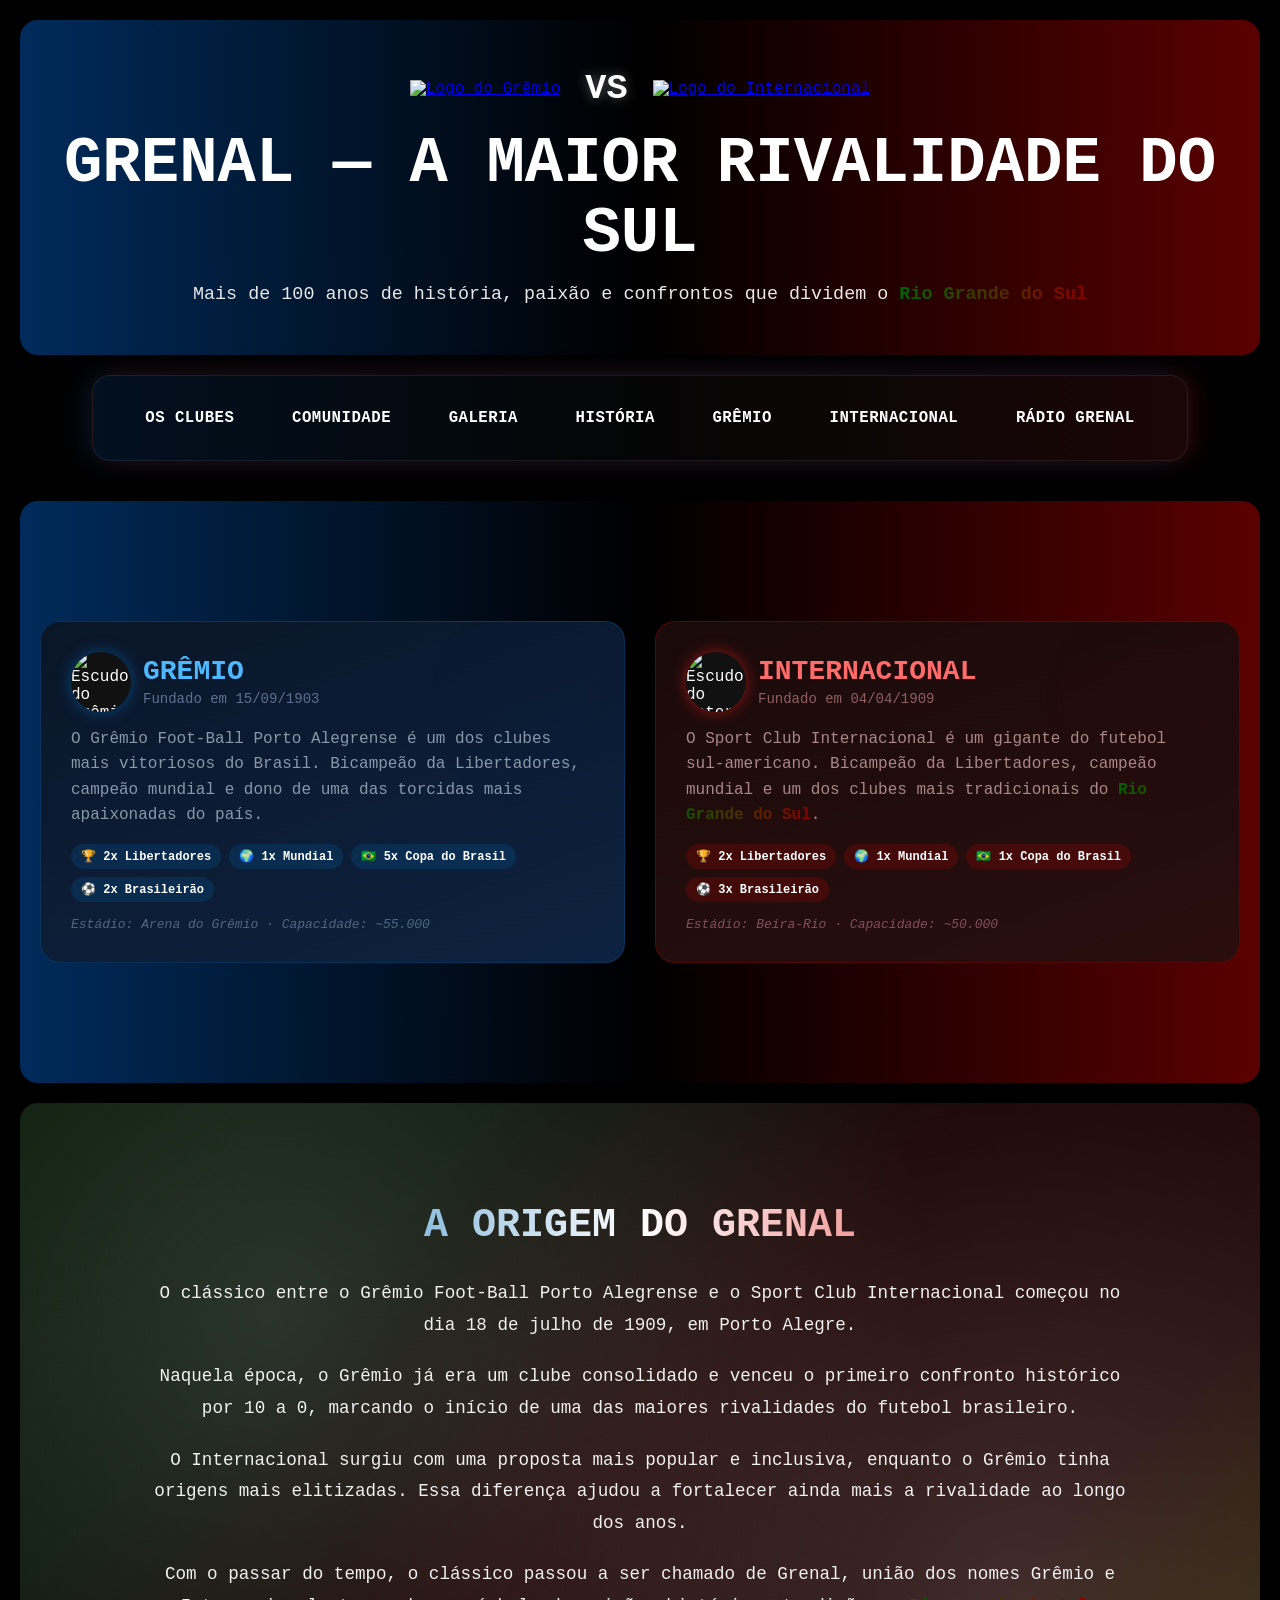
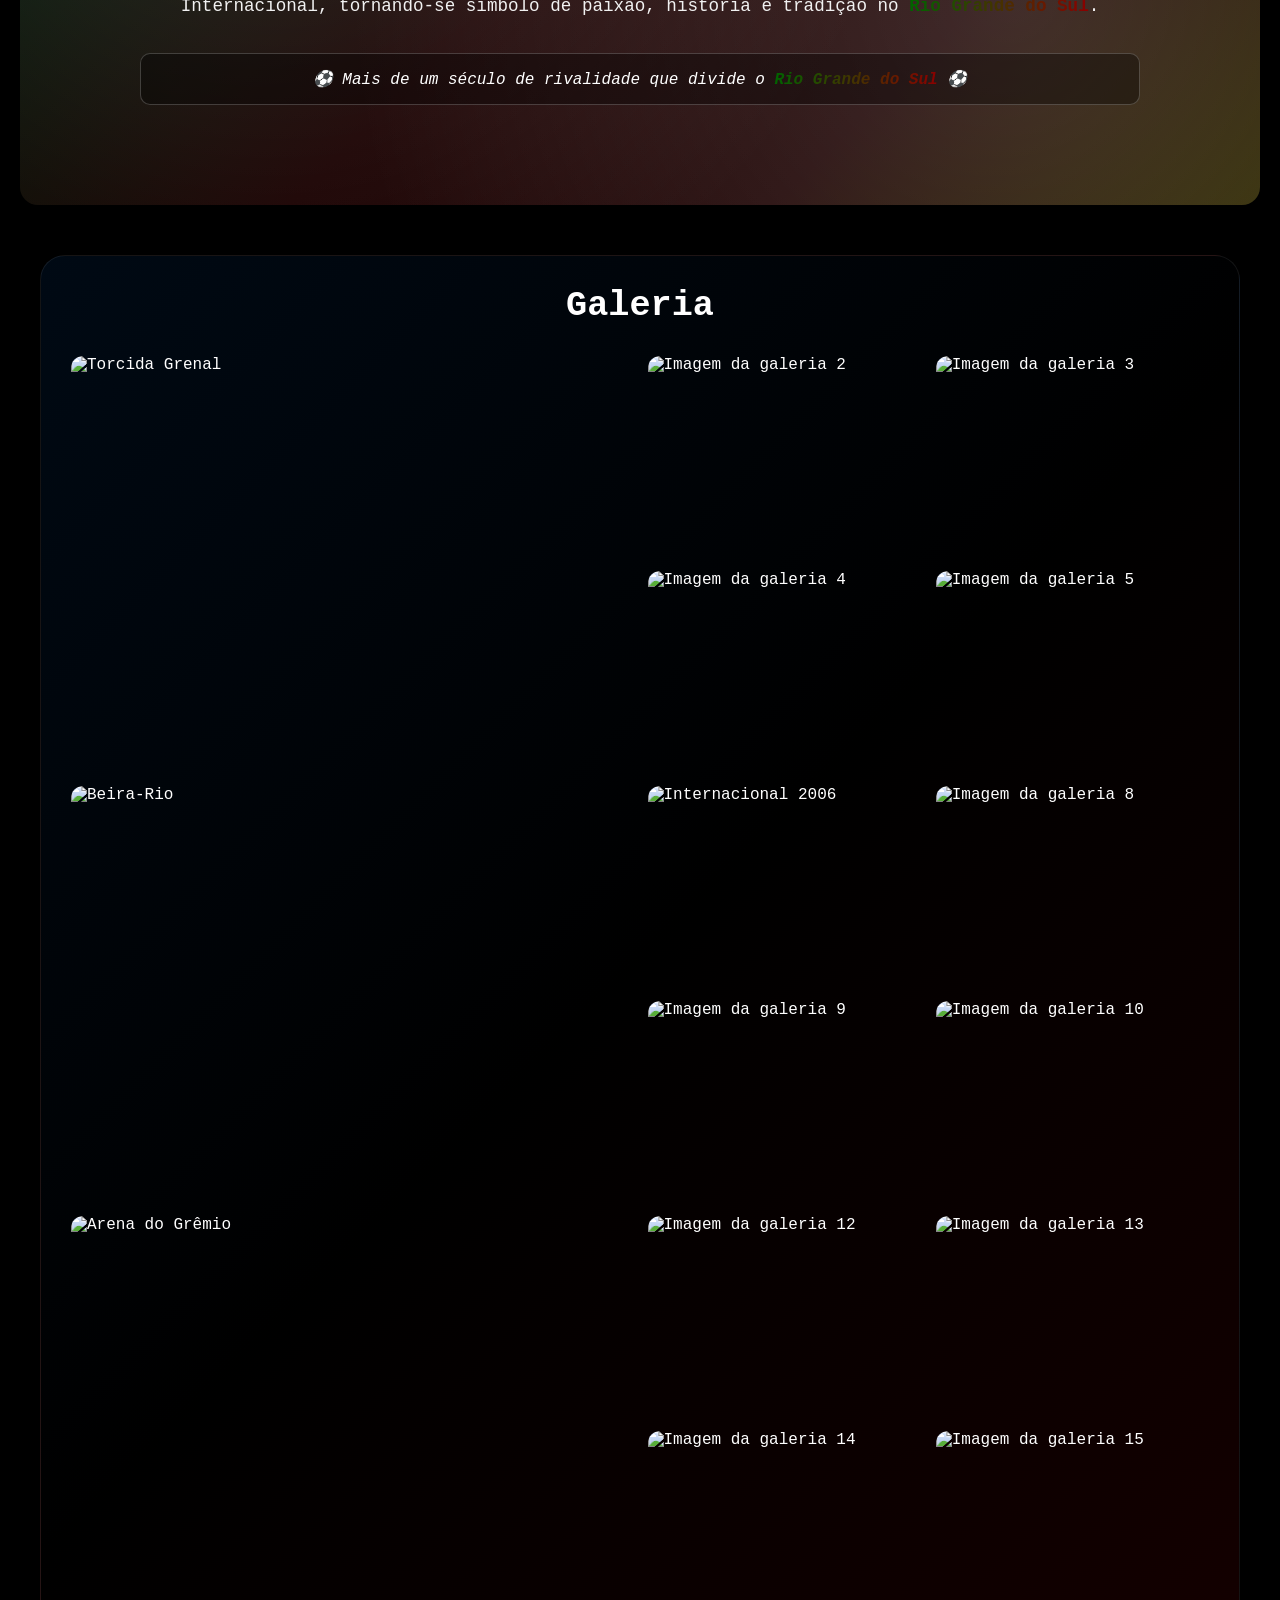
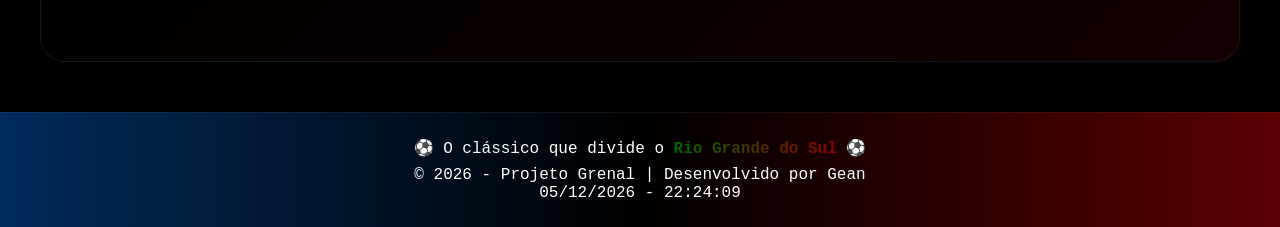
==== commit 950ae14a: "feature: auth" ====
--- a/index.html
+++ b/index.html
@@ -58,6 +58,7 @@
     <nav class="menu">
         <a href="#secao-clubes" class="botao-menu">OS CLUBES</a>
         <a href="/comunidade/index.html" class="botao-menu">COMUNIDADE</a>
+        <a href="#galeria-grenal" class="botao-menu">GALERIA</a>
         <a href="#secao-historia" class="botao-menu">HISTÓRIA</a>
         <a href="/gremio/index.html" rel="noopener noreferrer" class="botao-menu">GRÊMIO</a>
         <a href="/internacional/index.html" rel="noopener noreferrer" class="botao-menu">INTERNACIONAL</a>
@@ -164,9 +165,8 @@
             </div>
         </section>
 
-        <section class="galeria-grenal">
-            <h2 class="titulo-galeria">Galeria do Grenal</h2>
-            <p class="subtitulo-galeria">Momentos do clássico</p>
+        <section id="galeria-grenal">
+            <h2 class="titulo-galeria">Galeria</h2>
 
             <div class="grid-galeria">
 
@@ -210,40 +210,24 @@
                     <img src="https://picsum.photos/400/300?random=10" alt="Imagem da galeria 10">
                 </div>
 
-                <div class="foto">
-                    <img src="https://picsum.photos/400/300?random=11" alt="Imagem da galeria 11">
-                </div>
-
-                <div class="foto">
-                    <img src="https://picsum.photos/400/300?random=12" alt="Imagem da galeria 12">
-                </div>
-
-                <div class="foto">
-                    <img src="https://picsum.photos/400/300?random=13" alt="Imagem da galeria 13">
-                </div>
-
-                <div class="foto">
-                    <img src="https://picsum.photos/400/300?random=14" alt="Imagem da galeria 14">
-                </div>
-
                 <div class="foto destaque">
                     <img src="https://c4.wallpaperflare.com/wallpaper/129/840/1007/arena-gremio-porto-alegre-wallpaper-preview.jpg" alt="Arena do Grêmio">
                 </div>
 
                 <div class="foto">
-                    <img src="https://gremio1903.wordpress.com/files/2008/02/campeao-do-mundo-1983.jpg" alt="Imagem da galeria 16">
-                </div>
-
-                <div class="foto">
-                    <img src="https://picsum.photos/400/300?random=17" alt="Imagem da galeria 17">
-                </div>
-
-                <div class="foto">
-                    <img src="https://picsum.photos/400/300?random=18" alt="Imagem da galeria 18">
-                </div>
-
-                <div class="foto">
-                    <img src="https://picsum.photos/400/300?random=19" alt="Imagem da galeria 19">
+                    <img src="https://gremio1903.wordpress.com/files/2008/02/campeao-do-mundo-1983.jpg" alt="Imagem da galeria 12">
+                </div>
+
+                <div class="foto">
+                    <img src="https://picsum.photos/400/300?random=17" alt="Imagem da galeria 13">
+                </div>
+
+                <div class="foto">
+                    <img src="https://picsum.photos/400/300?random=18" alt="Imagem da galeria 14">
+                </div>
+
+                <div class="foto">
+                    <img src="https://picsum.photos/400/300?random=19" alt="Imagem da galeria 15">
                 </div>
 
             </div>
--- a/style.css
+++ b/style.css
@@ -49,6 +49,10 @@
 
 .vs:hover {
     transform: translateY(-10px);
+}
+
+section {
+    scroll-margin-top: 140px;
 }
 
 .divLogo {
@@ -319,7 +323,7 @@
 /* SEÇÃO HISTÓRIA */
 #secao-historia {
     position: relative;
-    padding: 60px 20px;
+    padding: 100px 20px;
     text-align: center;
     overflow: hidden;
     border-radius: 18px;
@@ -388,12 +392,14 @@
 }
 
 /* GALERIA */
-.galeria-grenal {
+#galeria-grenal {
     width: min(1200px, calc(100% - 40px));
     margin: 50px auto;
-    padding: 40px 25px;
-    border-radius: 20px;
-    background: linear-gradient(135deg, rgba(0,43,91,0.2), rgba(0,0,0,0.5), rgba(91,0,0,0.2));
+    padding: 30px;
+    border-radius: 25px;
+    background: linear-gradient(135deg, rgba(0,43,91,0.22), rgba(0,0,0,0.72), rgba(91,0,0,0.22));
+    box-shadow: 0 15px 40px rgba(0, 0, 0, 0.45);
+    border: 1px solid rgba(255,255,255,0.08);
 }
 
 .titulo-galeria {
@@ -401,6 +407,7 @@
     margin-bottom: 10px;
     color: #ffffff;
     text-align: center;
+    margin-bottom: 30px;
 }
 
 .subtitulo-galeria {
@@ -475,7 +482,7 @@
     margin-top: auto;
     text-align: center;
     padding: 25px 20px;
-    background: #08080d;
+    background: linear-gradient(to right, #002b5b 0%, #000000 50%, #5b0000 100%);
     color: #ffffff;
     border-top: 1px solid rgba(255, 255, 255, 0.06);
 }
--- a/style.css
+++ b/style.css
@@ -49,6 +49,10 @@
 
 .vs:hover {
     transform: translateY(-10px);
+}
+
+section {
+    scroll-margin-top: 140px;
 }
 
 .divLogo {
@@ -319,7 +323,7 @@
 /* SEÇÃO HISTÓRIA */
 #secao-historia {
     position: relative;
-    padding: 60px 20px;
+    padding: 100px 20px;
     text-align: center;
     overflow: hidden;
     border-radius: 18px;
@@ -388,12 +392,14 @@
 }
 
 /* GALERIA */
-.galeria-grenal {
+#galeria-grenal {
     width: min(1200px, calc(100% - 40px));
     margin: 50px auto;
-    padding: 40px 25px;
-    border-radius: 20px;
-    background: linear-gradient(135deg, rgba(0,43,91,0.2), rgba(0,0,0,0.5), rgba(91,0,0,0.2));
+    padding: 30px;
+    border-radius: 25px;
+    background: linear-gradient(135deg, rgba(0,43,91,0.22), rgba(0,0,0,0.72), rgba(91,0,0,0.22));
+    box-shadow: 0 15px 40px rgba(0, 0, 0, 0.45);
+    border: 1px solid rgba(255,255,255,0.08);
 }
 
 .titulo-galeria {
@@ -401,6 +407,7 @@
     margin-bottom: 10px;
     color: #ffffff;
     text-align: center;
+    margin-bottom: 30px;
 }
 
 .subtitulo-galeria {
@@ -475,7 +482,7 @@
     margin-top: auto;
     text-align: center;
     padding: 25px 20px;
-    background: #08080d;
+    background: linear-gradient(to right, #002b5b 0%, #000000 50%, #5b0000 100%);
     color: #ffffff;
     border-top: 1px solid rgba(255, 255, 255, 0.06);
 }
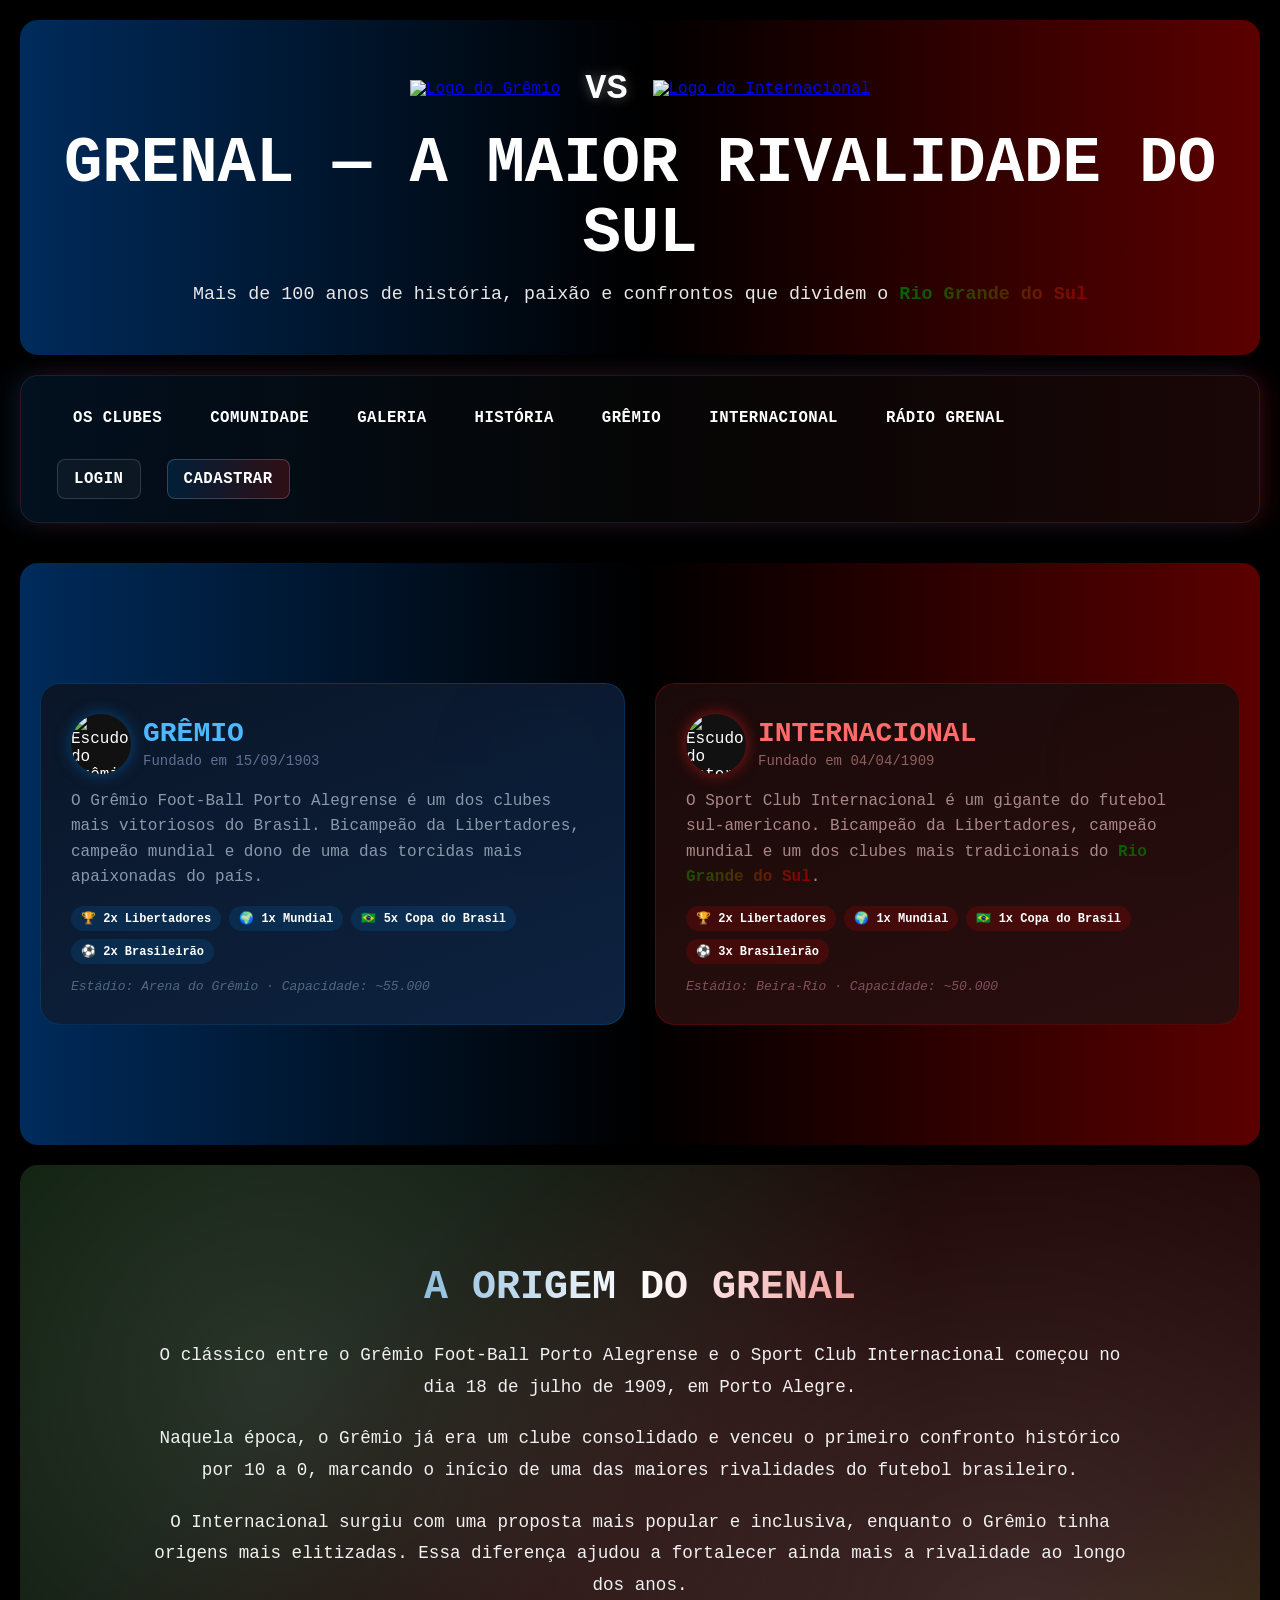
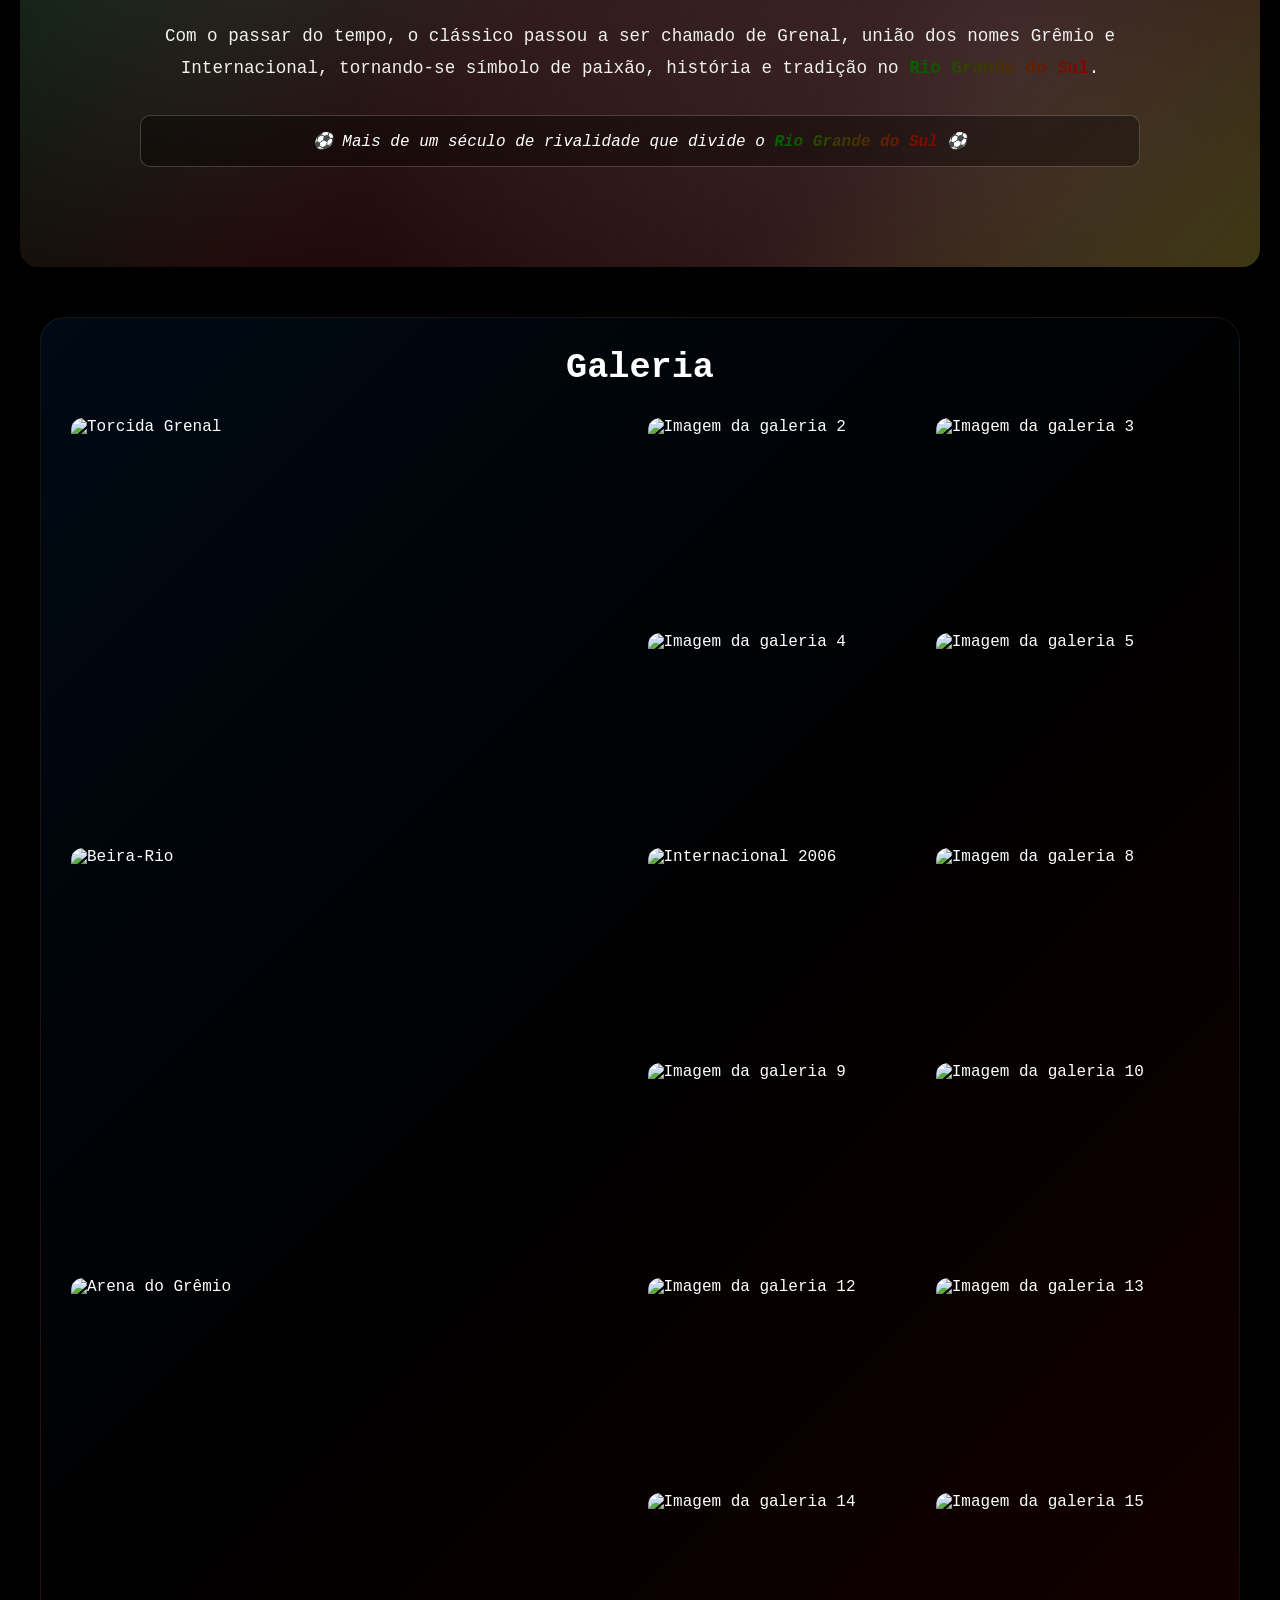
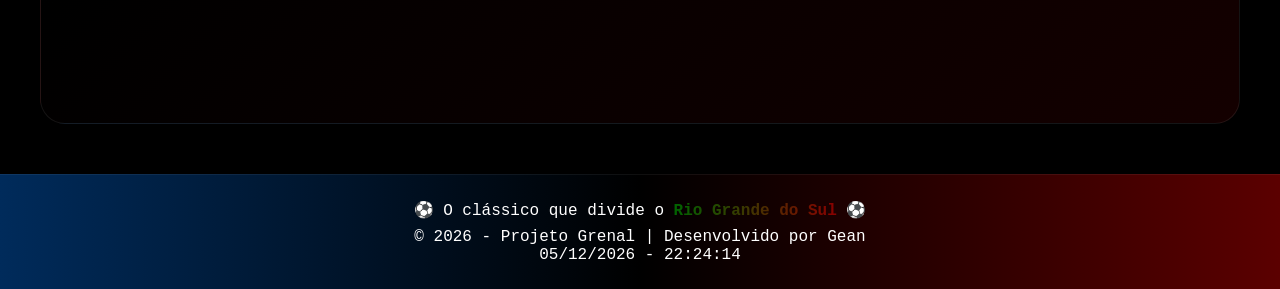
==== commit dd0c8a56: "feature: 4.0" ====
--- a/index.html
+++ b/index.html
@@ -56,13 +56,20 @@
     </header>
 
     <nav class="menu">
-        <a href="#secao-clubes" class="botao-menu">OS CLUBES</a>
-        <a href="/comunidade/index.html" class="botao-menu">COMUNIDADE</a>
-        <a href="#galeria-grenal" class="botao-menu">GALERIA</a>
-        <a href="#secao-historia" class="botao-menu">HISTÓRIA</a>
-        <a href="/gremio/index.html" rel="noopener noreferrer" class="botao-menu">GRÊMIO</a>
-        <a href="/internacional/index.html" rel="noopener noreferrer" class="botao-menu">INTERNACIONAL</a>
-        <a href="https://www.radiogrenal.com.br" rel="noopener noreferrer" class="botao-menu">RÁDIO GRENAL</a>
+        <div class="menu-esquerda">
+            <a href="#secao-clubes" class="botao-menu">OS CLUBES</a>
+            <a href="/comunidade/index.html" class="botao-menu">COMUNIDADE</a>
+            <a href="#galeria-grenal" class="botao-menu">GALERIA</a>
+            <a href="#secao-historia" class="botao-menu">HISTÓRIA</a>
+            <a href="/gremio/index.html" rel="noopener noreferrer" class="botao-menu">GRÊMIO</a>
+            <a href="/internacional/index.html" rel="noopener noreferrer" class="botao-menu">INTERNACIONAL</a>
+            <a href="https://www.radiogrenal.com.br" target="_blank" rel="noopener noreferrer" class="botao-menu">RÁDIO GRENAL</a>
+        </div>
+
+        <div class="menu-direita">
+            <a href="/auth/login.html" class="botao-menu botao-acesso">LOGIN</a>
+            <a href="/auth/cadastro.html" class="botao-menu botao-acesso cadastrar">CADASTRAR</a>
+        </div>
     </nav>
 
     <main>
--- a/style.css
+++ b/style.css
@@ -100,7 +100,26 @@
         -8px 0 25px rgba(0, 104, 180, 0.18),
          8px 0 25px rgba(224, 30, 30, 0.18),
          0 8px 22px rgba(0, 0, 0, 0.35);
-    text-align: center;
+    display: flex;
+    justify-content: space-between;
+    align-items: center;
+    gap: 12px 24px;
+    flex-wrap: wrap;
+}
+
+.menu-esquerda {
+    display: flex;
+    flex-wrap: wrap;
+    justify-content: center;
+    align-items: center;
+}
+
+.menu-direita {
+    display: flex;
+    align-items: center;
+    gap: 10px;
+    flex-wrap: wrap;
+    justify-content: center;
 }
 
 .botao-menu {
@@ -137,6 +156,26 @@
 
 .botao-menu:hover::after {
     width: 100%;
+}
+
+.botao-acesso {
+    border: 1px solid rgba(255, 255, 255, 0.15);
+    background: rgba(255, 255, 255, 0.04);
+    padding: 10px 16px;
+    border-radius: 8px;
+}
+
+.botao-acesso:hover {
+    background: linear-gradient(to right, rgba(0, 104, 180, 0.25), rgba(224, 30, 30, 0.25));
+}
+
+.botao-acesso.cadastrar {
+    background: linear-gradient(to right, rgba(0, 104, 180, 0.2), rgba(224, 30, 30, 0.2));
+    border: 1px solid rgba(255, 255, 255, 0.18);
+}
+
+.botao-acesso.cadastrar:hover {
+    background: linear-gradient(to right, #0068b4, #e01e1e);
 }
 
 /* MAIN */
@@ -528,6 +567,13 @@
 @media (max-width: 900px) {
     .menu {
         padding: 15px 16px;
+        justify-content: center;
+    }
+
+    .menu-esquerda,
+    .menu-direita {
+        justify-content: center;
+        width: 100%;
     }
 
     .botao-menu {
@@ -598,6 +644,11 @@
 @media (max-width: 560px) {
     .menu {
         padding: 12px;
+    }
+
+    .menu-direita {
+        flex-direction: column;
+        gap: 6px;
     }
 
     .botao-menu {
--- a/style.css
+++ b/style.css
@@ -100,7 +100,26 @@
         -8px 0 25px rgba(0, 104, 180, 0.18),
          8px 0 25px rgba(224, 30, 30, 0.18),
          0 8px 22px rgba(0, 0, 0, 0.35);
-    text-align: center;
+    display: flex;
+    justify-content: space-between;
+    align-items: center;
+    gap: 12px 24px;
+    flex-wrap: wrap;
+}
+
+.menu-esquerda {
+    display: flex;
+    flex-wrap: wrap;
+    justify-content: center;
+    align-items: center;
+}
+
+.menu-direita {
+    display: flex;
+    align-items: center;
+    gap: 10px;
+    flex-wrap: wrap;
+    justify-content: center;
 }
 
 .botao-menu {
@@ -137,6 +156,26 @@
 
 .botao-menu:hover::after {
     width: 100%;
+}
+
+.botao-acesso {
+    border: 1px solid rgba(255, 255, 255, 0.15);
+    background: rgba(255, 255, 255, 0.04);
+    padding: 10px 16px;
+    border-radius: 8px;
+}
+
+.botao-acesso:hover {
+    background: linear-gradient(to right, rgba(0, 104, 180, 0.25), rgba(224, 30, 30, 0.25));
+}
+
+.botao-acesso.cadastrar {
+    background: linear-gradient(to right, rgba(0, 104, 180, 0.2), rgba(224, 30, 30, 0.2));
+    border: 1px solid rgba(255, 255, 255, 0.18);
+}
+
+.botao-acesso.cadastrar:hover {
+    background: linear-gradient(to right, #0068b4, #e01e1e);
 }
 
 /* MAIN */
@@ -528,6 +567,13 @@
 @media (max-width: 900px) {
     .menu {
         padding: 15px 16px;
+        justify-content: center;
+    }
+
+    .menu-esquerda,
+    .menu-direita {
+        justify-content: center;
+        width: 100%;
     }
 
     .botao-menu {
@@ -598,6 +644,11 @@
 @media (max-width: 560px) {
     .menu {
         padding: 12px;
+    }
+
+    .menu-direita {
+        flex-direction: column;
+        gap: 6px;
     }
 
     .botao-menu {
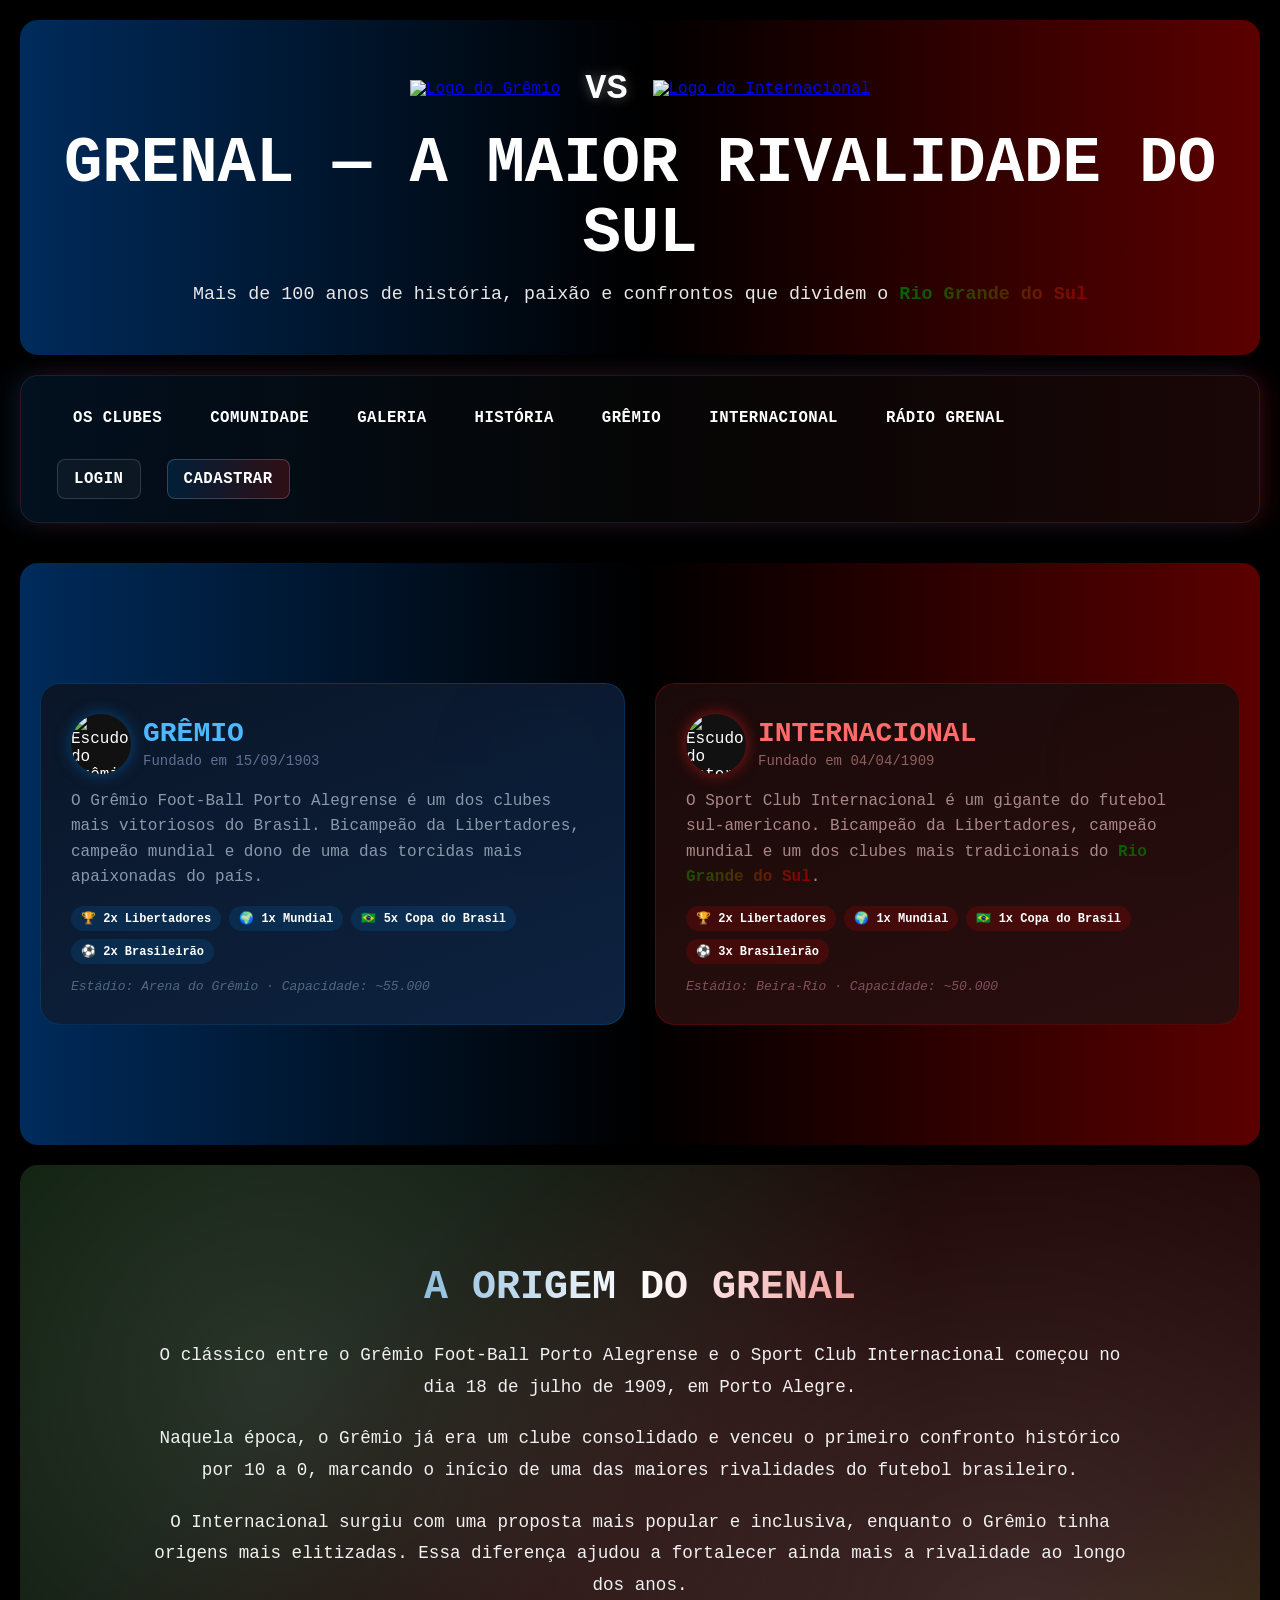
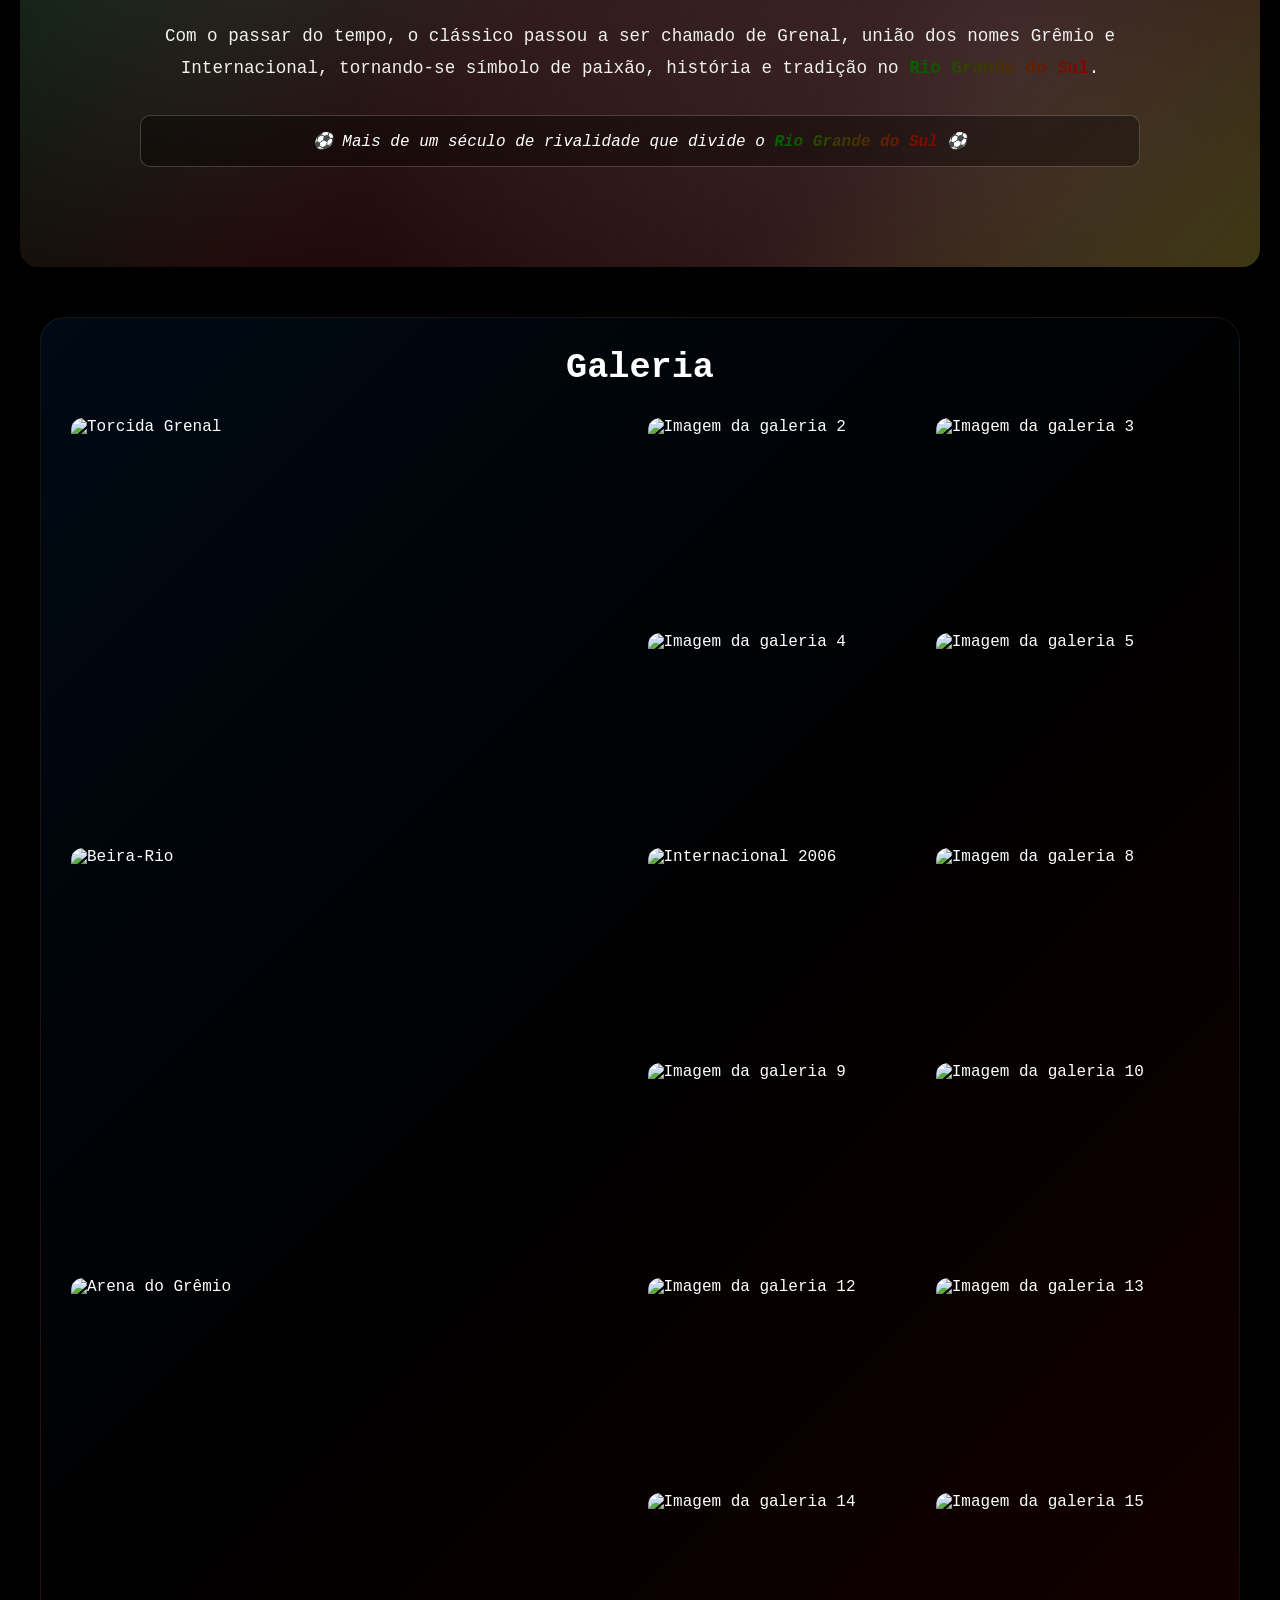
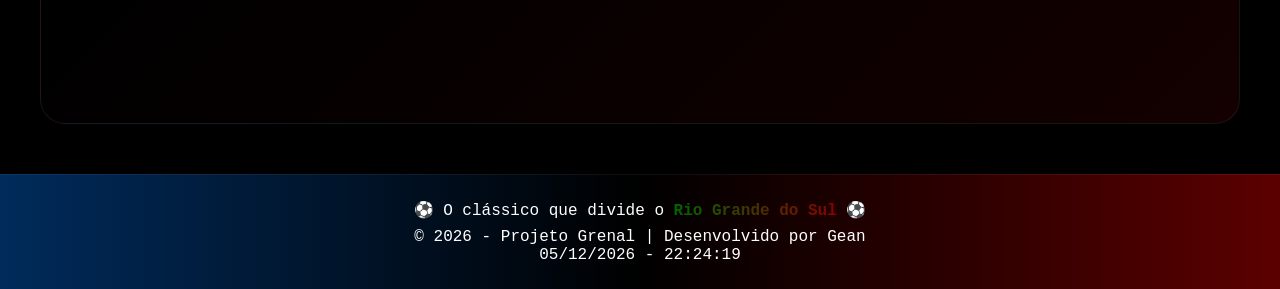
==== commit 29da8c7c: "feature: 4.2" ====
--- a/index.html
+++ b/index.html
@@ -182,15 +182,15 @@
                 </div>
 
                 <div class="foto">
-                    <img src="https://picsum.photos/400/300?random=2" alt="Imagem da galeria 2">
-                </div>
-
-                <div class="foto">
-                    <img src="https://picsum.photos/400/300?random=3" alt="Imagem da galeria 3">
-                </div>
-
-                <div class="foto">
-                    <img src="https://picsum.photos/400/300?random=4" alt="Imagem da galeria 4">
+                    <img src="https://encrypted-tbn0.gstatic.com/images?q=tbn:ANd9GcQZIqNr02ruJ3EexhqQ_0uqEjdC8zqTc9jKjw&s" alt="Imagem da galeria 2">
+                </div>
+
+                <div class="foto">
+                    <img src="https://static.internacional.com.br/cms/assets/simbolos_saci_06_dbb1d75faf.png" alt="Imagem da galeria 3">
+                </div>
+
+                <div class="foto">
+                    <img src="https://observatorioracialfutebol.com.br/wp-content/uploads/2019/07/GreNal-421_jogo-racismo-Mascotes.jpg" alt="Imagem da galeria 4">
                 </div>
 
                 <div class="foto">
@@ -206,15 +206,15 @@
                 </div>
 
                 <div class="foto">
-                    <img src="https://picsum.photos/400/300?random=8" alt="Imagem da galeria 8">
-                </div>
-
-                <div class="foto">
-                    <img src="https://picsum.photos/400/300?random=9" alt="Imagem da galeria 9">
-                </div>
-
-                <div class="foto">
-                    <img src="https://picsum.photos/400/300?random=10" alt="Imagem da galeria 10">
+                    <img src="https://i.ytimg.com/vi/o9R_kF-B-Rs/hqdefault.jpg" alt="Imagem da galeria 8">
+                </div>
+
+                <div class="foto">
+                    <img src="https://i.pinimg.com/1200x/9e/64/3a/9e643ac0d8f7b2645429771daf60d608.jpg" alt="Imagem da galeria 9">
+                </div>
+
+                <div class="foto">
+                    <img src="https://media.gazetadopovo.com.br/vozes/2019/03/b5fqkp5igaa-xzh-kwae-u102429486776tbh-1024x1011gp-web-00e3eb5e.jpg" alt="Imagem da galeria 10">
                 </div>
 
                 <div class="foto destaque">
@@ -226,7 +226,7 @@
                 </div>
 
                 <div class="foto">
-                    <img src="https://picsum.photos/400/300?random=17" alt="Imagem da galeria 13">
+                    <img src="https://scontent.fpoa11-1.fna.fbcdn.net/v/t39.30808-6/514420824_1125156726308637_6843056926832385222_n.jpg?stp=dst-jpg_s720x720_tt6&_nc_cat=111&ccb=1-7&_nc_sid=13d280&_nc_eui2=AeFNP6f6RA_N6o6-ZdGxbA5mB99sP4rbyzYH32w_itvLNkeIQ-xah3Al0pF5Bvxr_b_Opt0_fS25cA2QdB2fAYzt&_nc_ohc=1ErUERXvtwwQ7kNvwFY7XKe&_nc_oc=AdqzGVgP92GAlT-AYLWTKLD9Ec3gIfOEQp8bVYuqYgamb6CXZ5QV06OC03nkzKgKXUBJaonE9-1ThxK9Ls4dC7kZ&_nc_zt=23&_nc_ht=scontent.fpoa11-1.fna&_nc_gid=MEssn8psoGbaFr6gFTIKhw&_nc_ss=7a3a8&oh=00_Af3oAndVnL41D-rn2004Z9bkS6Krsf_6pMYnVQ2lGaJ_xg&oe=69ED9F07" alt="Imagem da galeria 13">
                 </div>
 
                 <div class="foto">
@@ -234,7 +234,7 @@
                 </div>
 
                 <div class="foto">
-                    <img src="https://picsum.photos/400/300?random=19" alt="Imagem da galeria 15">
+                    <img src="https://www.olaviajantes.tur.br/wp-content/uploads/2023/09/IMG_20230213_172256.jpg" alt="Imagem da galeria 15">
                 </div>
 
             </div>
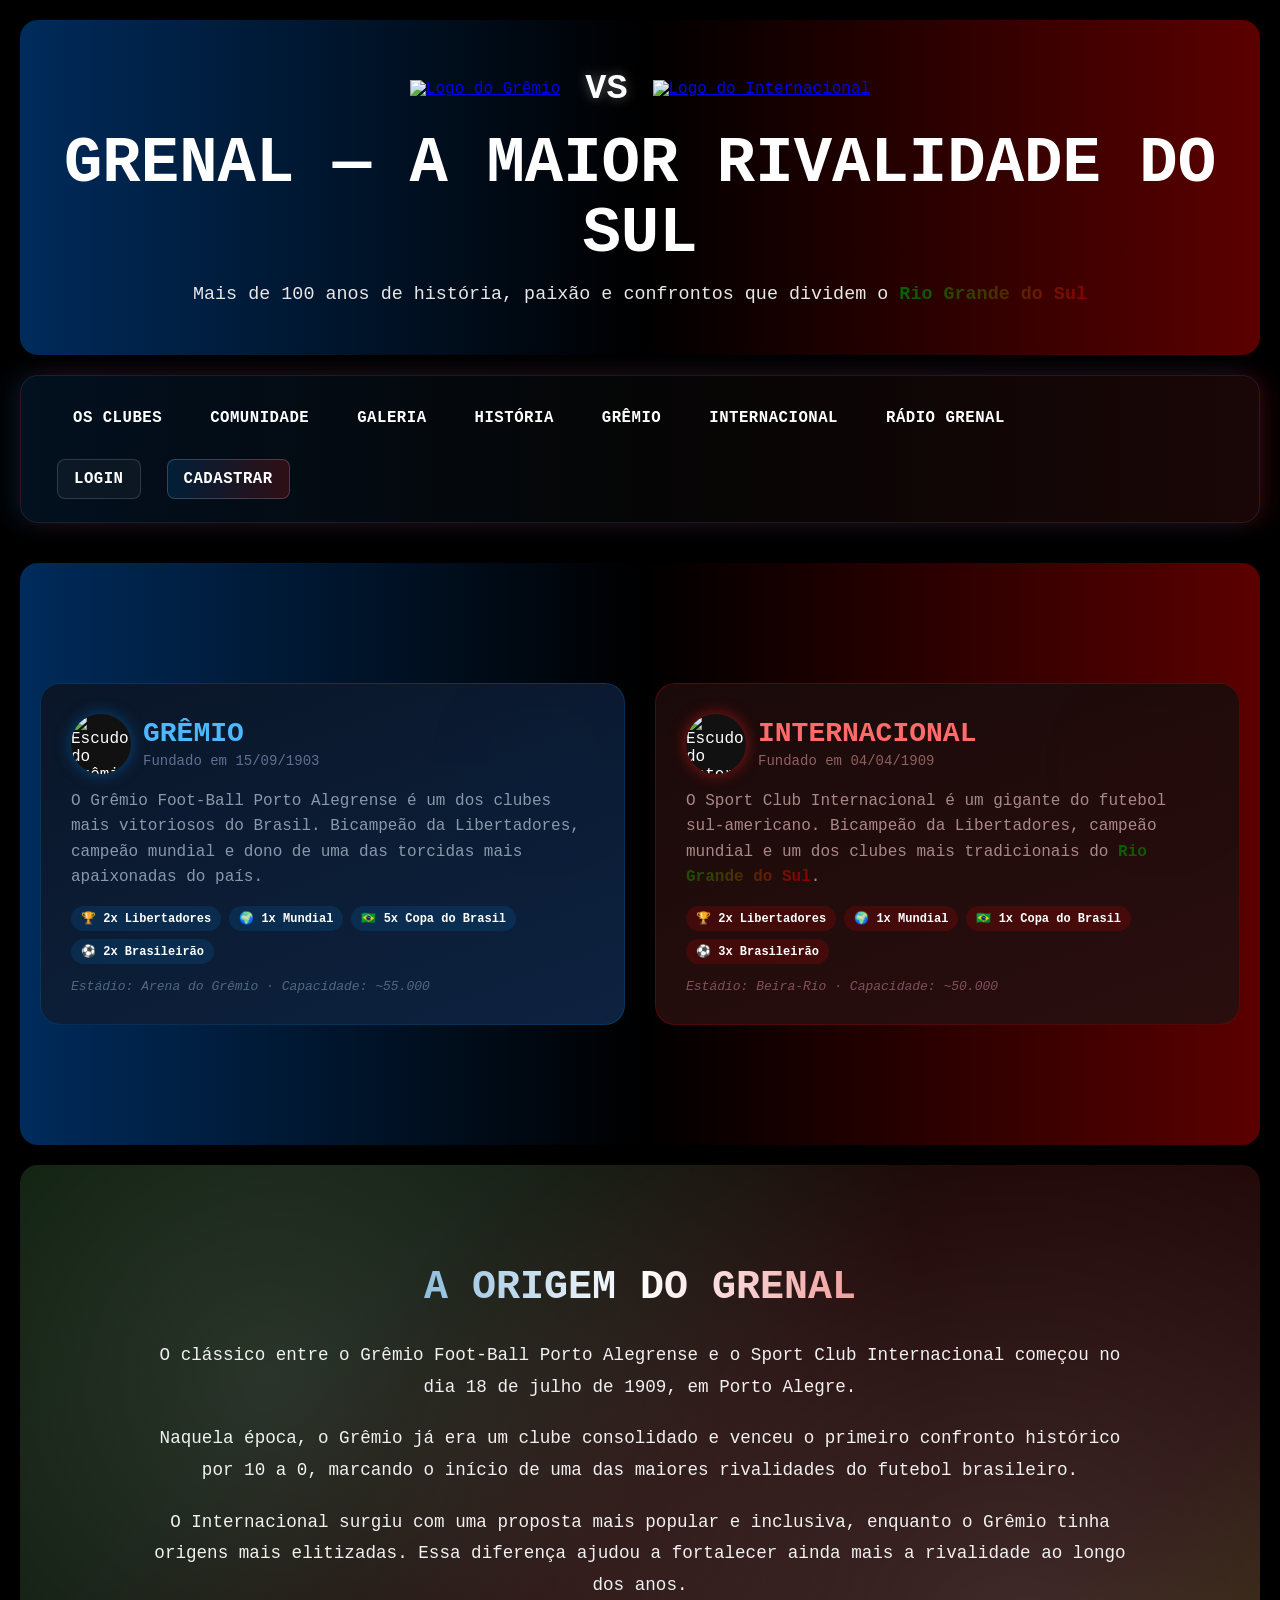
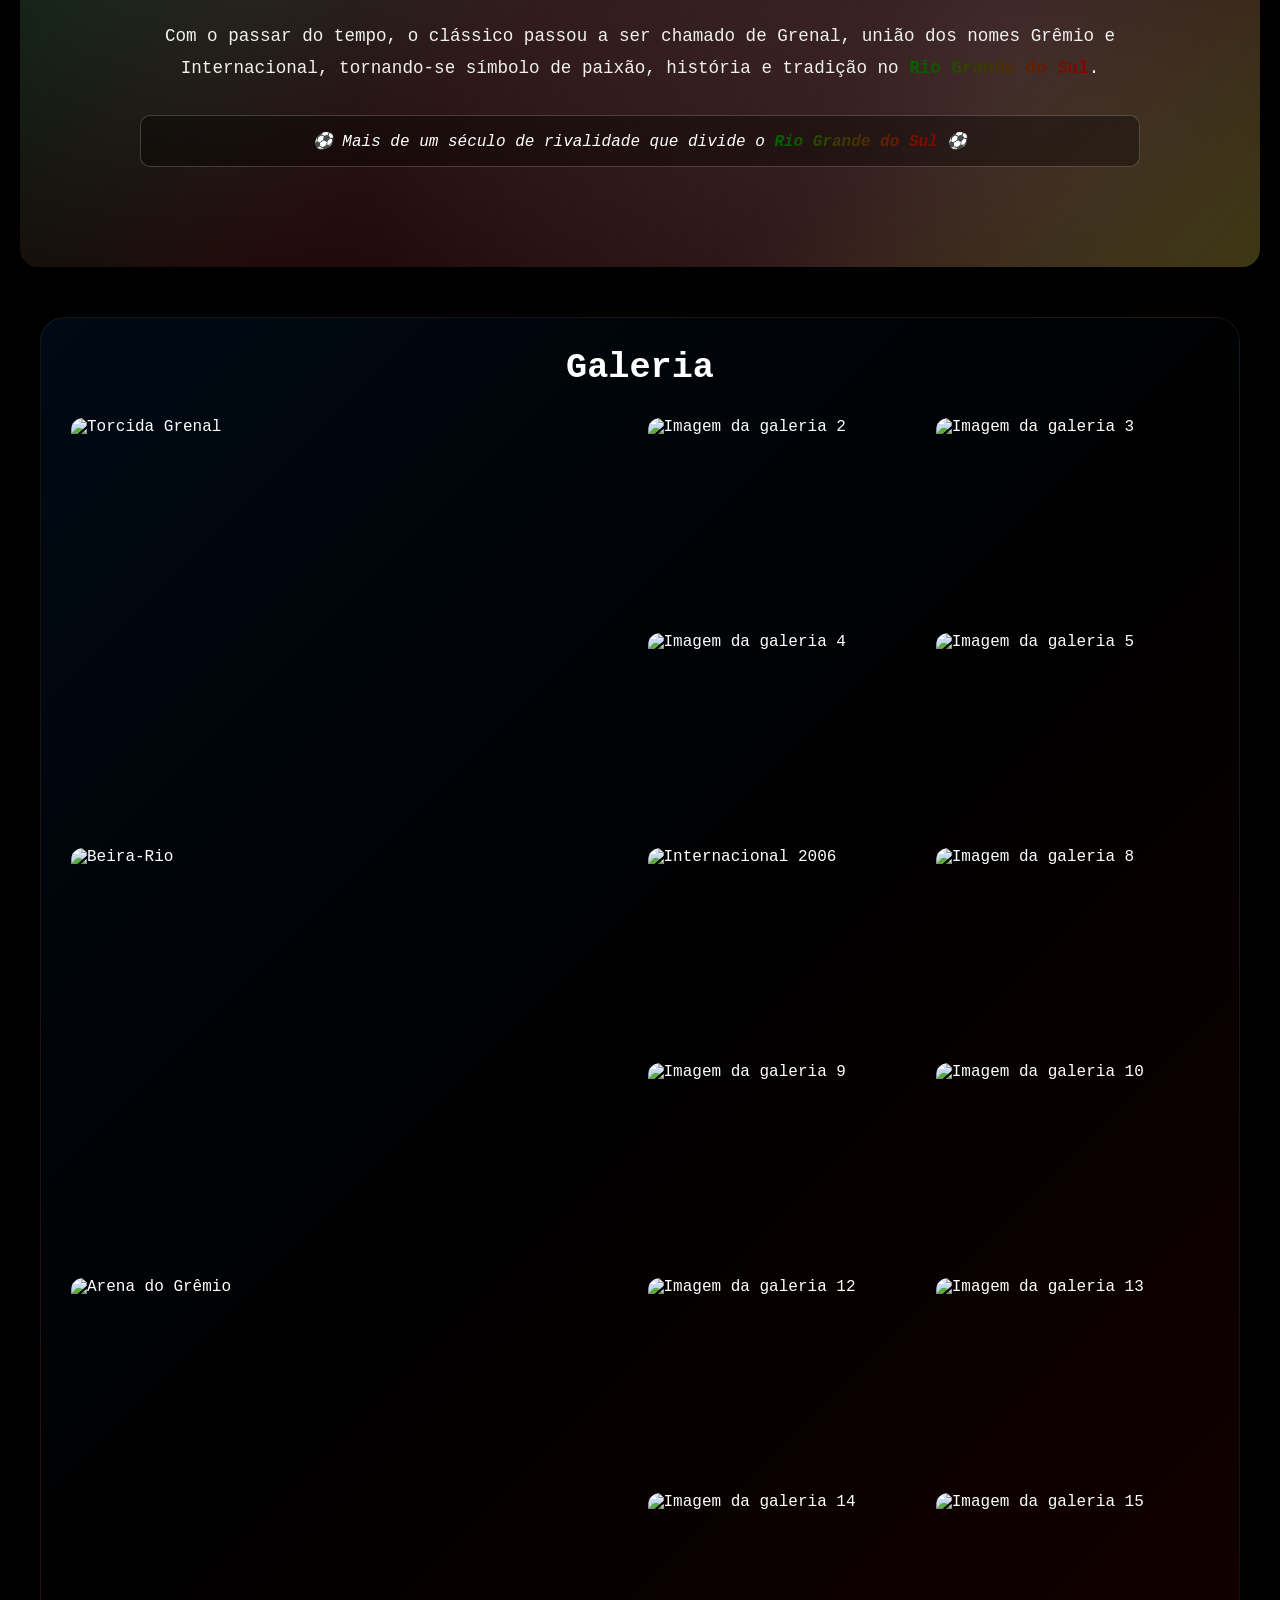
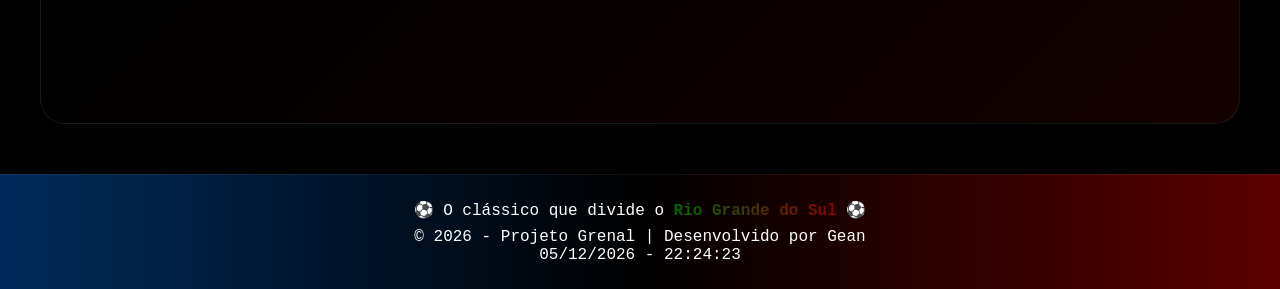
==== commit 1c671988: "feature: 4.22" ====
--- a/index.html
+++ b/index.html
@@ -230,7 +230,7 @@
                 </div>
 
                 <div class="foto">
-                    <img src="https://picsum.photos/400/300?random=18" alt="Imagem da galeria 14">
+                    <img src="https://midia.gruposinos.com.br/_midias/jpg/2024/04/19/800x500/1_arena-21602185.jpg" alt="Imagem da galeria 14">
                 </div>
 
                 <div class="foto">
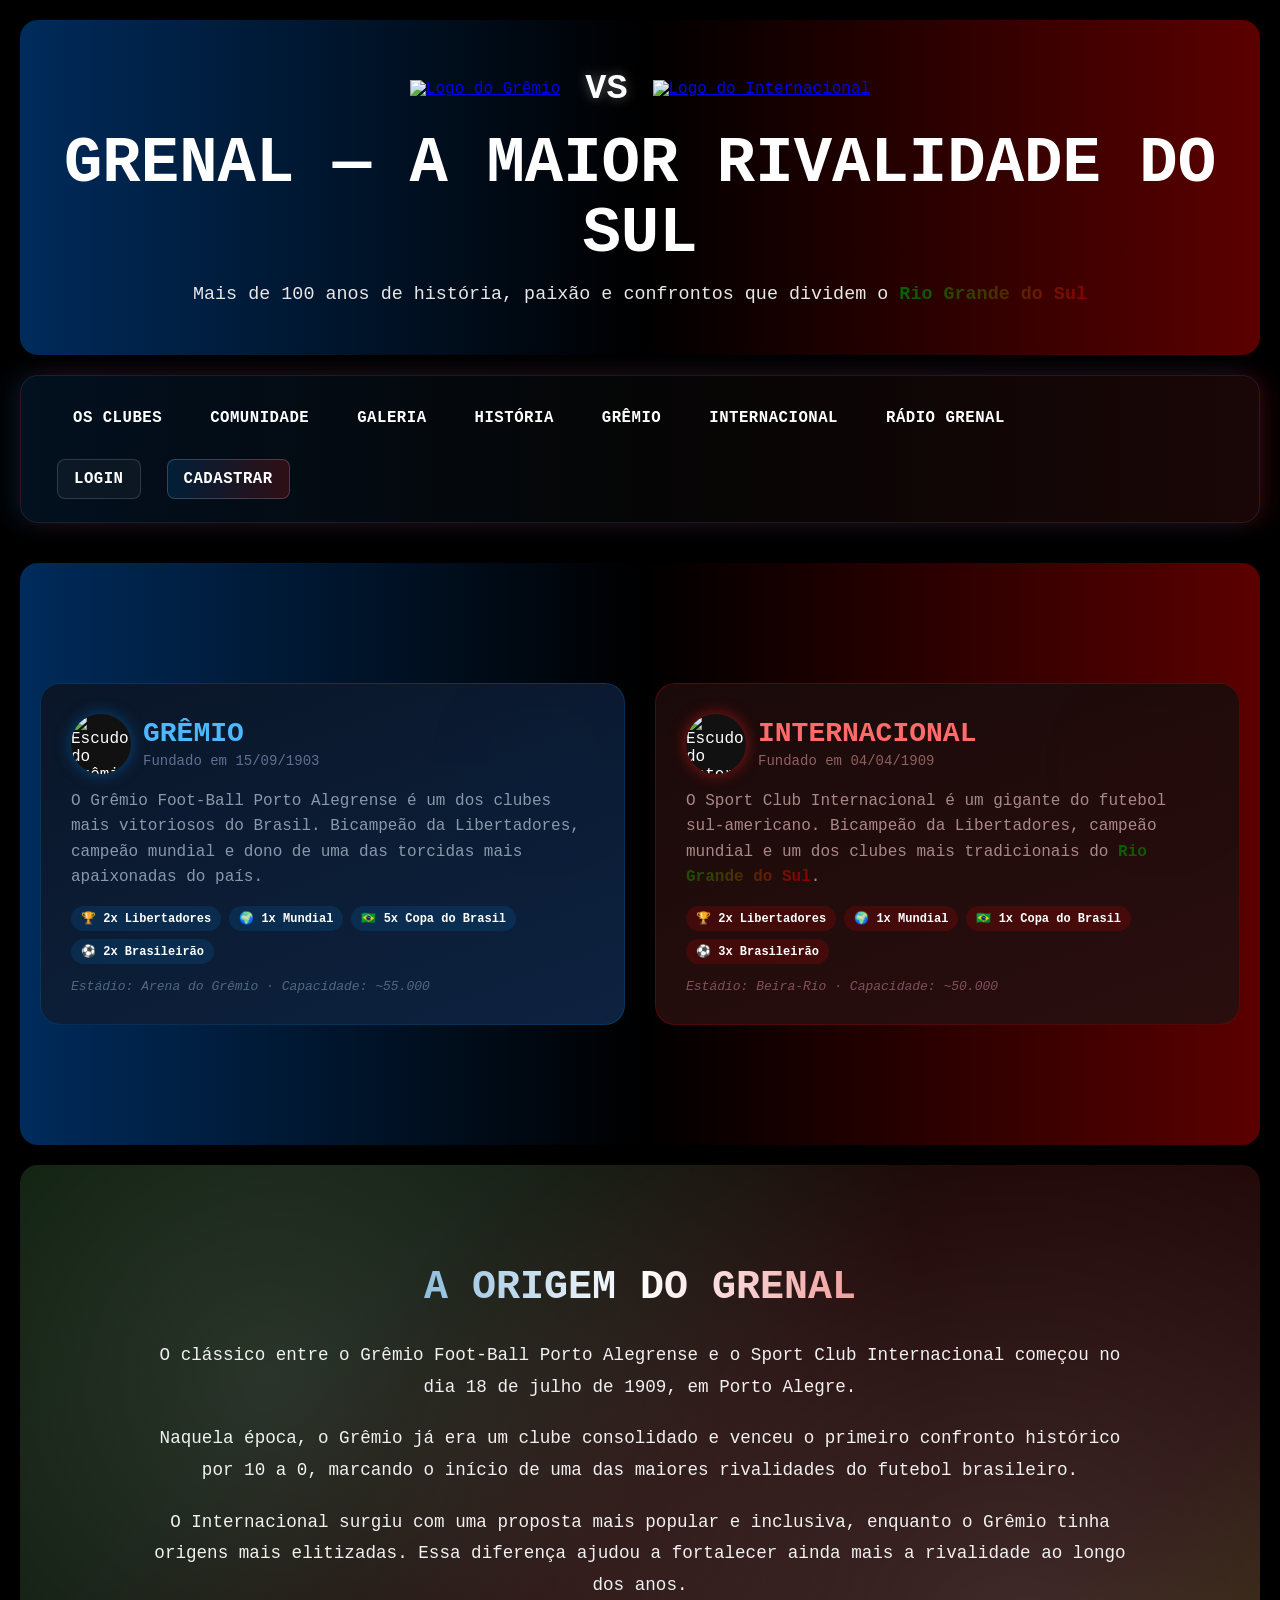
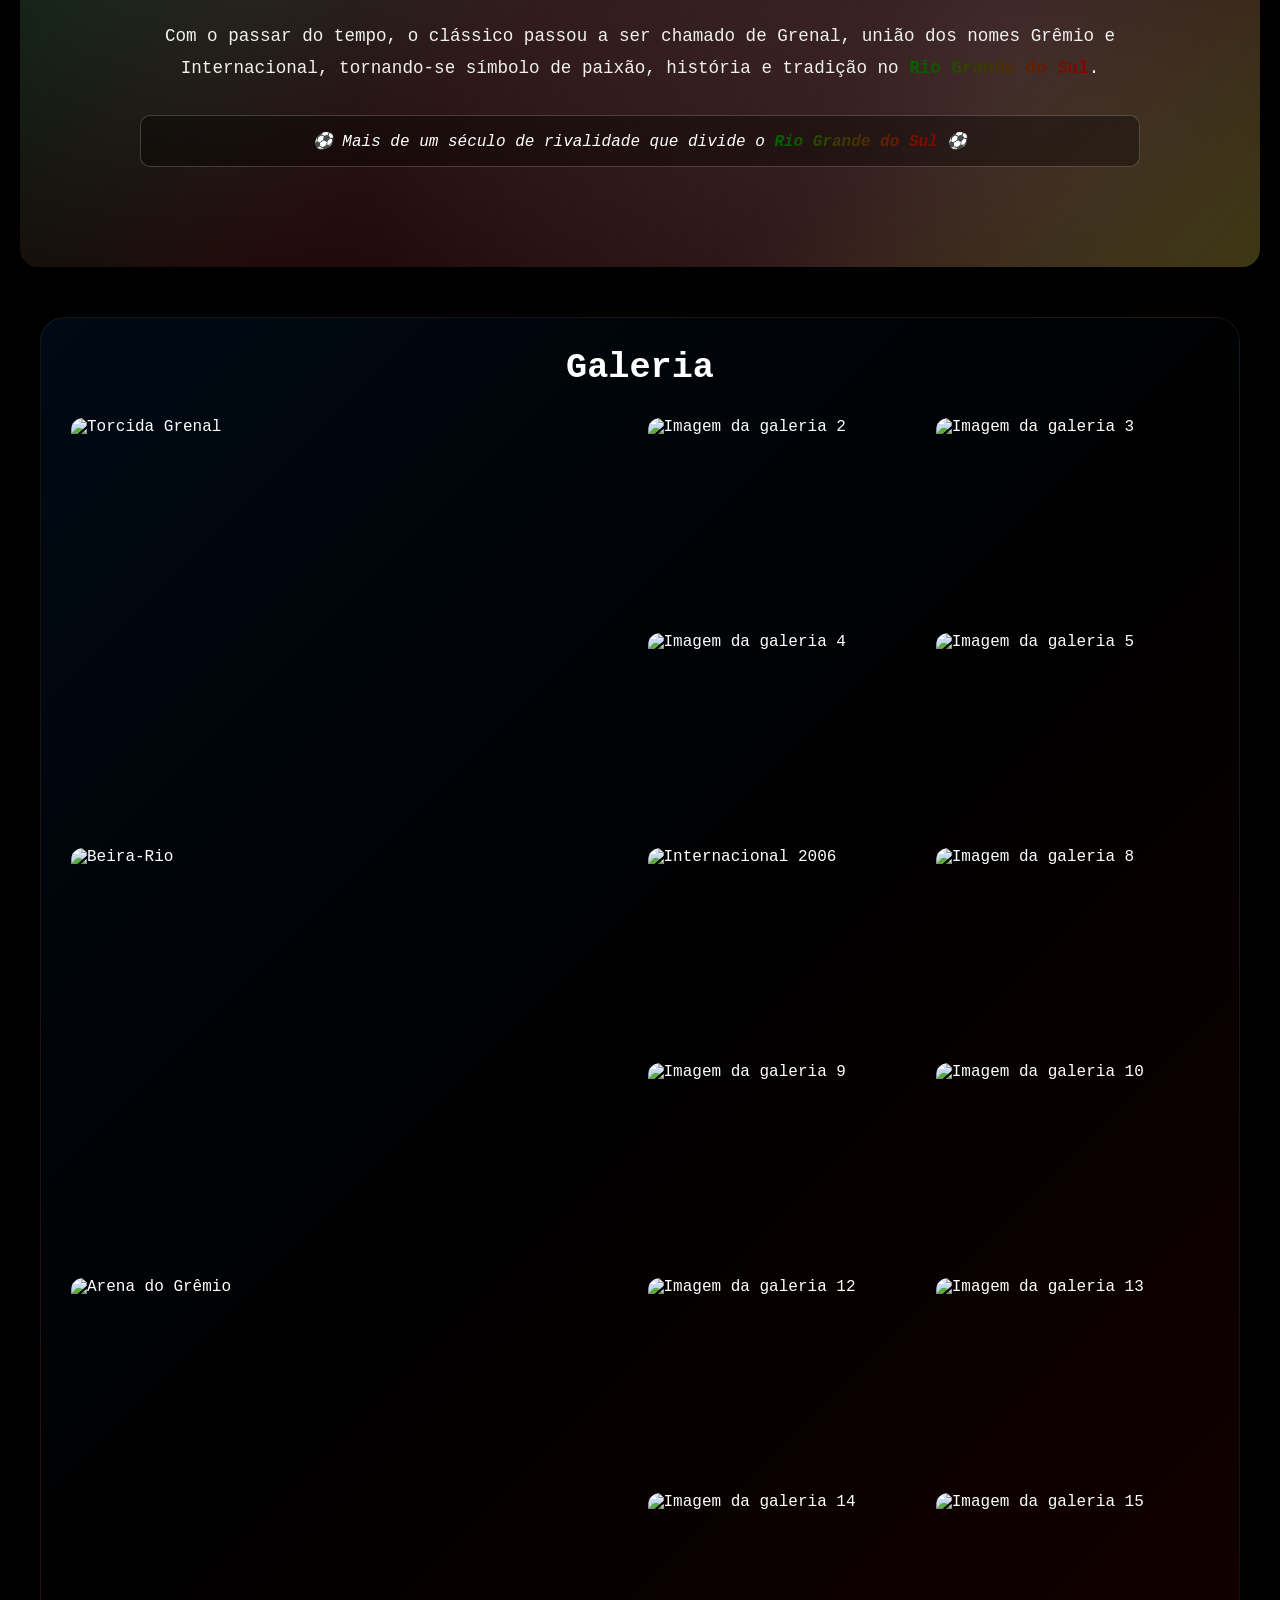
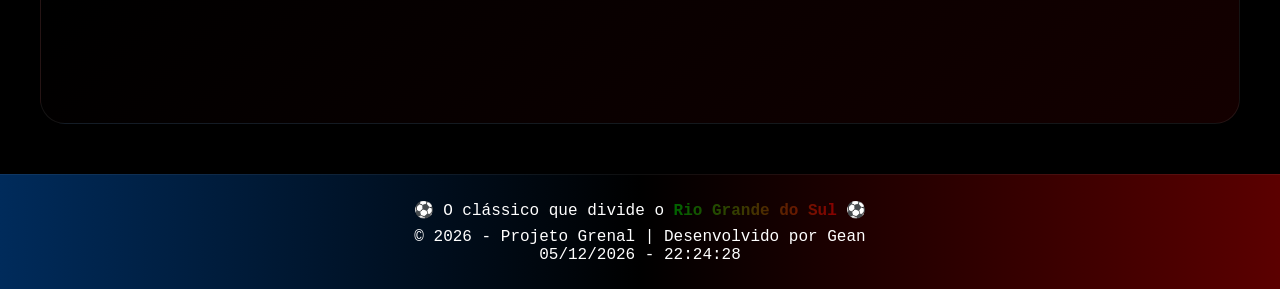
==== commit 22c5f713: "Update index.html" ====
--- a/index.html
+++ b/index.html
@@ -230,7 +230,7 @@
                 </div>
 
                 <div class="foto">
-                    <img src="https://midia.gruposinos.com.br/_midias/jpg/2024/04/19/800x500/1_arena-21602185.jpg" alt="Imagem da galeria 14">
+                    <img src="https://midia.gruposinos.com.br/_midias/jpg/2024/04/19/arena-21602185.jpg" alt="Imagem da galeria 14">
                 </div>
 
                 <div class="foto">
